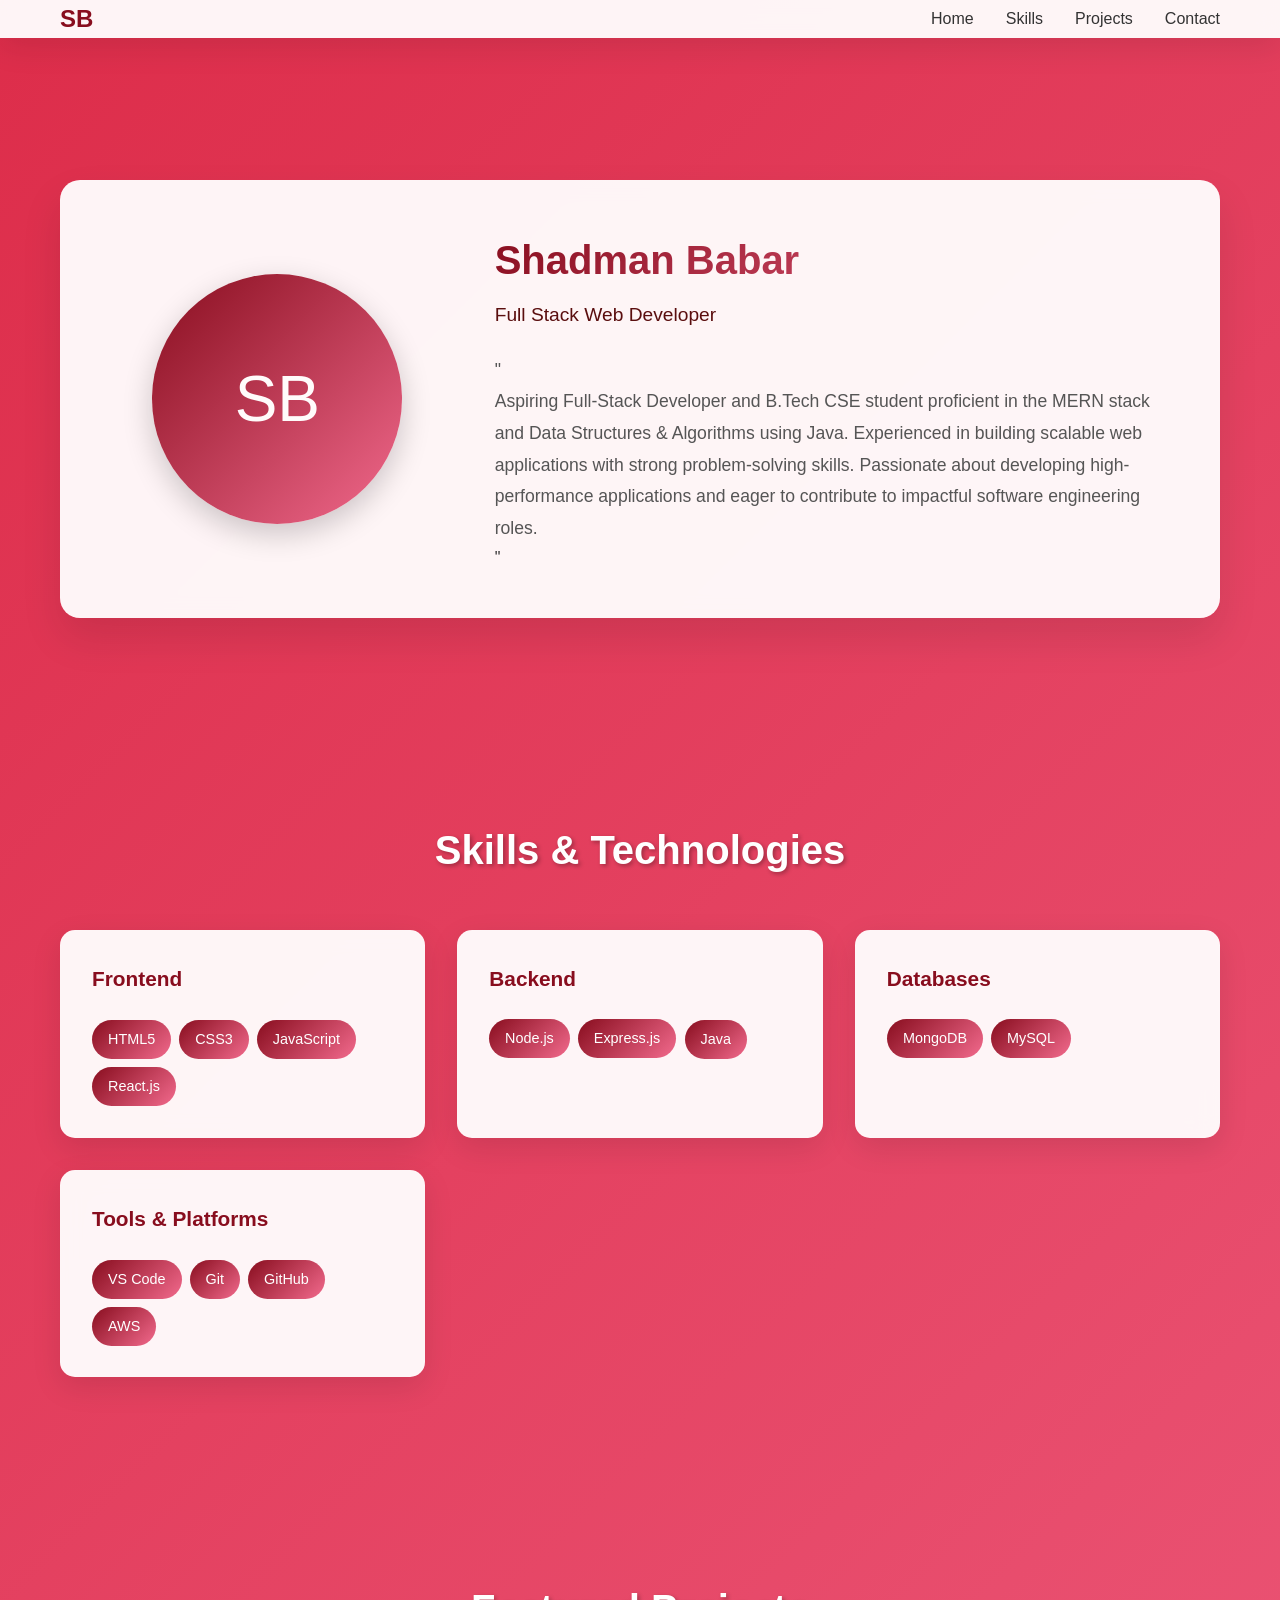
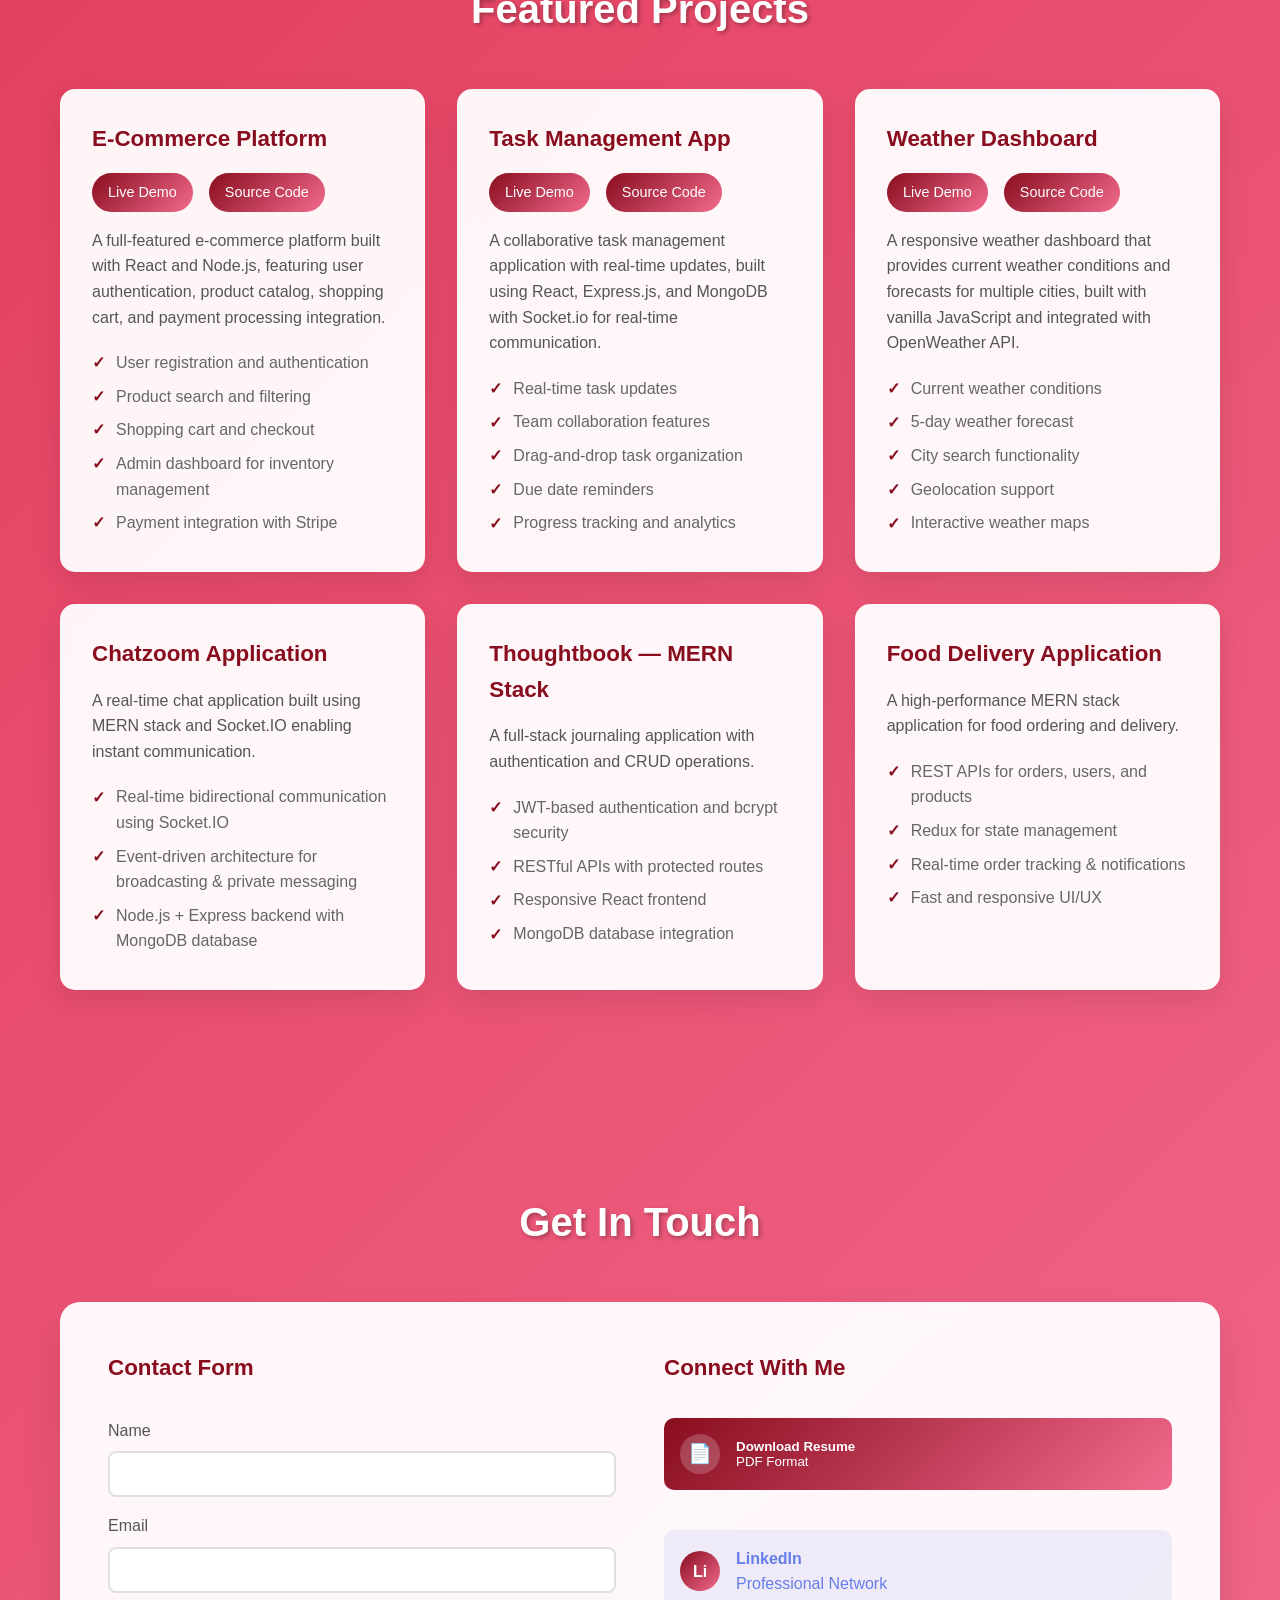
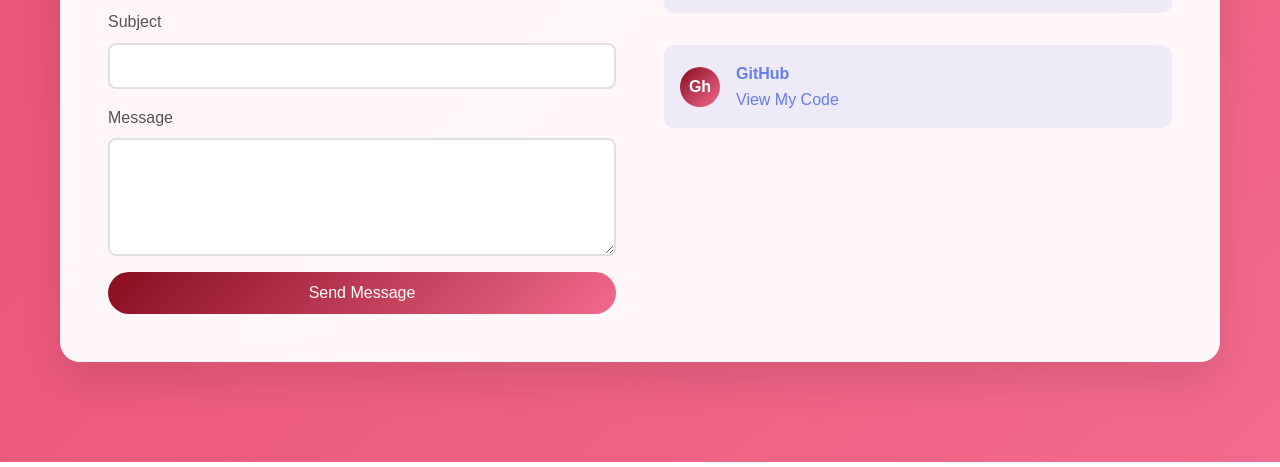
==== index.html @ a83dcf28 "Rename portfolioShad.html to index.html" ====
<!DOCTYPE html>
<html lang="en">
<head>
    <meta charset="UTF-8">
    <meta name="viewport" content="width=device-width, initial-scale=1.0">
    <title>Shadman Babar - Full Stack Developer</title>

   


    <style>
                * {
            margin: 0;
            padding: 0;
            box-sizing: border-box;
        }

        body {
            font-family: 'Inter', -apple-system, BlinkMacSystemFont, sans-serif;
            line-height: 1.6;
            color: #333;
            background: linear-gradient(135deg, #DD2D4A 0%, #F26A8D 100%);
            min-height: 100vh;
        }

        .container {
            max-width: 1200px;
            margin: 0 auto;
            padding: 0 20px;
        }

        /* Header */
        header {
            background: rgba(255, 255, 255, 0.95);
            backdrop-filter: blur(10px);
            box-shadow: 0 8px 32px rgba(0, 0, 0, 0.1);
            position: fixed;
            top: 0;
            left: 0;
            right: 0;
            z-index: 1000;
            transition: all 0.3s ease;
        }

        nav {
            display: flex;
            justify-content: space-between;
            align-items: center;
            padding: 1rem 0;
        }

        .logo {
            font-size: 1.5rem;
            font-weight: bold;
            color: #880D1E;
        }

        .nav-links {
            display: flex;
            list-style: none;
            gap: 2rem;
        }

        .nav-links a {
            text-decoration: none;
            color: #333;
            font-weight: 500;
            transition: color 0.3s ease;
            position: relative;
        }

        .nav-links a:hover {
            color: #880D1E;
        }

        .nav-links a::after {
            content: '';
            position: absolute;
            width: 0;
            height: 2px;
            bottom: -5px;
            left: 0;
            background-color: #880D1E;
            transition: width 0.3s ease;
        }

        .nav-links a:hover::after {
            width: 100%;
        }

        /* Sections */
        section {
            padding: 100px 0;
            margin-top: 0;
        }

        section:first-of-type {
            margin-top: 80px;
        }

        .section-title {
            text-align: center;
            font-size: 2.5rem;
            margin-bottom: 3rem;
            color: white;
            text-shadow: 2px 2px 4px rgba(0, 0, 0, 0.3);
        }

        /* Introduction Section */
        .intro-content {
            background: rgba(255, 255, 255, 0.95);
            backdrop-filter: blur(10px);
            border-radius: 20px;
            padding: 3rem;
            box-shadow: 0 20px 40px rgba(0, 0, 0, 0.1);
            display: grid;
            grid-template-columns: 1fr 2fr;
            gap: 3rem;
            align-items: center;
        }

        .profile-photo {
            width: 250px;
            height: 250px;
            border-radius: 50%;
            background: linear-gradient(135deg, #880D1E, #F26A8D);
            display: flex;
            align-items: center;
            justify-content: center;
            font-size: 4rem;
            color: rgb(255, 251, 251);
            margin: 0 auto;
            box-shadow: 0 10px 30px rgba(0, 0, 0, 0.2);
        }

        .intro-text h1 {
            font-size: 2.5rem;
            margin-bottom: 0.5rem;
            background: linear-gradient(135deg, #880D1E, #F26A8D );
            -webkit-background-clip: text;
            -webkit-text-fill-color: transparent;
            background-clip: text;
        }

        .intro-text .title {
            font-size: 1.2rem;
            color: #5a0e0e;
            margin-bottom: 1.5rem;
        }

        .bio {
            font-size: 1.1rem;
            line-height: 1.8;
            color: #555;
        }

        /* Skills Section */
        .skills-grid {
            display: grid;
            grid-template-columns: repeat(auto-fit, minmax(300px, 1fr));
            gap: 2rem;
            margin-top: 2rem;
        }

        .skill-category {
            background: rgba(255, 255, 255, 0.95);
            backdrop-filter: blur(10px);
            border-radius: 15px;
            padding: 2rem;
            box-shadow: 0 10px 30px rgba(0, 0, 0, 0.1);
            transition: transform 0.3s ease;
        }

        .skill-category:hover {
            transform: translateY(-5px);
        }

        .skill-category h3 {
            color: #880D1E;
            margin-bottom: 1.5rem;
            font-size: 1.3rem;
        }

        .skills-list {
            display: flex;
            flex-wrap: wrap;
            gap: 0.5rem;
        }

        .skill-tag {
            background: linear-gradient(135deg, #880D1E, #F26A8D);
            color: white;
            padding: 0.5rem 1rem;
            border-radius: 25px;
            font-size: 0.9rem;
            font-weight: 500;
        }

        /* Projects Section */
        .projects-grid {
            display: grid;
            grid-template-columns: repeat(auto-fit, minmax(350px, 1fr));
            gap: 2rem;
            margin-top: 2rem;
        }

        .project-card {
            background: rgba(255, 255, 255, 0.95);
            backdrop-filter: blur(10px);
            border-radius: 15px;
            padding: 2rem;
            box-shadow: 0 10px 30px rgba(0, 0, 0, 0.1);
            transition: transform 0.3s ease;
        }

        .project-card:hover {
            transform: translateY(-5px);
        }

        .project-card h3 {
            color: #880D1E;
            margin-bottom: 1rem;
            font-size: 1.4rem;
        }

        .project-links {
            display: flex;
            gap: 1rem;
            margin: 1rem 0;
        }

        .project-link {
            background: linear-gradient(135deg, #880D1E, #F26A8D);
            color: white;
            padding: 0.5rem 1rem;
            border-radius: 25px;
            text-decoration: none;
            font-size: 0.9rem;
            transition: opacity 0.3s ease;
        }

        .project-link:hover {
            opacity: 0.8;
        }

        .project-description {
            color: #555;
            margin-bottom: 1rem;
            line-height: 1.6;
        }

        .features-list {
            list-style: none;
            color: #666;
        }

        .features-list li {
            padding: 0.25rem 0;
            position: relative;
            padding-left: 1.5rem;
        }

        .features-list li::before {
            content: '✓';
            position: absolute;
            left: 0;
            color: #880D1E;
            font-weight: bold;
        }

        /* Resume Section */
        .resume-content {
            background: rgba(255, 255, 255, 0.95);
            backdrop-filter: blur(10px);
            border-radius: 20px;
            padding: 3rem;
            box-shadow: 0 20px 40px rgba(0, 0, 0, 0.1);
            display: grid;
            grid-template-columns: 1fr 1fr;
            gap: 3rem;
        }

        .contact-form {
            display: flex;
            flex-direction: column;
            gap: 1rem;
        }

        .contact-form h3 {
            color: #880D1E;
            margin-bottom: 1rem;
            font-size: 1.4rem;
        }

        .form-group {
            display: flex;
            flex-direction: column;
        }

        .form-group label {
            margin-bottom: 0.5rem;
            color: #555;
            font-weight: 500;
        }

        .form-group input,
        .form-group textarea {
            padding: 0.75rem;
            border: 2px solid #e0e0e0;
            border-radius: 8px;
            font-size: 1rem;
            transition: border-color 0.3s ease;
        }

        .form-group input:focus,
        .form-group textarea:focus {
            outline: none;
            border-color: #880D1E;
        }

        .submit-btn {
            background: linear-gradient(135deg, #880D1E, #F26A8D);
            color: white;
            padding: 0.75rem 2rem;
            border: none;
            border-radius: 25px;
            font-size: 1rem;
            cursor: pointer;
            transition: opacity 0.3s ease;
        }

        .submit-btn:hover {
            opacity: 0.9;
        }

        .social-links {
            display: flex;
            flex-direction: column;
            gap: 2rem;
        }

        .social-links h3 {
            color: #880D1E;
            font-size: 1.4rem;
        }

        .social-link {
            display: flex;
            align-items: center;
            gap: 1rem;
            background: rgba(102, 126, 234, 0.1);
            padding: 1rem;
            border-radius: 10px;
            text-decoration: none;
            color: #667eea;
            transition: background 0.3s ease;
        }

        .social-link:hover {
            background: rgba(102, 126, 234, 0.2);
        }

        .download-resume-btn {
            display: flex;
            align-items: center;
            gap: 1rem;
            background: linear-gradient(135deg, #880D1E, #F26A8D);
            padding: 1rem;
            border-radius: 10px;
            border: none;
            color: white;
            cursor: pointer;
            width: 100%;
            text-align: left;
            transition: opacity 0.3s ease, transform 0.3s ease;
            margin-bottom: 0.5rem;
        }

        .download-resume-btn:hover {
            opacity: 0.9;
            transform: translateY(-2px);
        }

        .download-icon {
            width: 40px;
            height: 40px;
            background: rgba(255, 255, 255, 0.2);
            border-radius: 50%;
            display: flex;
            align-items: center;
            justify-content: center;
            font-size: 1.2rem;
        }

        .social-icon {
            width: 40px;
            height: 40px;
            background: linear-gradient(135deg, #880D1E, #F26A8D);
            border-radius: 50%;
            display: flex;
            align-items: center;
            justify-content: center;
            color: white;
            font-weight: bold;
        }

        /* Responsive Design */
        @media (max-width: 768px) {
            .nav-links {
                display: none;
            }

            .intro-content {
                grid-template-columns: 1fr;
                text-align: center;
            }

            .resume-content {
                grid-template-columns: 1fr;
            }

            .section-title {
                font-size: 2rem;
            }

            .intro-text h1 {
                font-size: 2rem;
            }
        }

        /* Smooth scrolling */
        html {
            scroll-behavior: smooth;
        }
    </style>
</head>

<body>
    <header>
        <nav class="container">
            <div class="logo">SB</div>
            <ul class="nav-links">
                <li><a href="#intro">Home</a></li>
                <li><a href="#skills">Skills</a></li>
                <li><a href="#projects">Projects</a></li>
                <li><a href="#resume">Contact</a></li>
            </ul>
        </nav>
    </header>

    <!-- Section A: Introduction -->
    <section id="intro">
        <div class="container">
            <div class="intro-content">
                <div class="profile-photo">
                    SB
                </div>
                <div class="intro-text">
                    <h1>Shadman Babar</h1>
                    <p class="title">Full Stack Web Developer</p>
                    <p class="bio">
                        "<p class="bio">
Aspiring Full-Stack Developer and B.Tech CSE student proficient in the MERN stack and Data Structures & Algorithms using Java. 
Experienced in building scalable web applications with strong problem-solving skills. 
Passionate about developing high-performance applications and eager to contribute to impactful software engineering roles.
</p>"
                    </p>
                </div>
            </div>
        </div>
    </section>

    <!-- Section B: Skills -->
    <section id="skills">
        <div class="container">
            <h2 class="section-title">Skills & Technologies</h2>
            <div class="skills-grid">
                <div class="skill-category">
                    <h3>Frontend</h3>
                    <div class="skills-list">
                        <span class="skill-tag">HTML5</span>
                        <span class="skill-tag">CSS3</span>
                        <span class="skill-tag">JavaScript</span>
                        <span class="skill-tag">React.js</span>
                    </div>
                </div>
                <div class="skill-category">
                    <h3>Backend</h3>
                    <div class="skills-list">
                        <span class="skill-tag">Node.js</span>
                        <span class="skill-tag">Express.js</span>
                        <span class="skill-tag">Java</span>
                    </div>
                </div>
                <div class="skill-category">
                    <h3>Databases</h3>
                    <div class="skills-list">
                        <span class="skill-tag">MongoDB</span>
                        <span class="skill-tag">MySQL</span>
                    </div>
                </div>
                <div class="skill-category">
                    <h3>Tools & Platforms</h3>
                    <div class="skills-list">
                        <span class="skill-tag">VS Code</span>
                        <span class="skill-tag">Git</span>
                        <span class="skill-tag">GitHub</span>
                        <span class="skill-tag">AWS</span>
                    </div>
                </div>
            </div>
        </div>
    </section>

    <!-- Section C: Projects -->
    <section id="projects">
        <div class="container">
            <h2 class="section-title">Featured Projects</h2>
            <div class="projects-grid">
                <div class="project-card">
                    <h3>E-Commerce Platform</h3>
                    <div class="project-links">
                        <a href="#" class="project-link">Live Demo</a>
                        <a href="#" class="project-link">Source Code</a>
                    </div>
                    <p class="project-description">
                        A full-featured e-commerce platform built with React and Node.js, featuring user authentication, 
                        product catalog, shopping cart, and payment processing integration.
                    </p>
                    <ul class="features-list">
                        <li>User registration and authentication</li>
                        <li>Product search and filtering</li>
                        <li>Shopping cart and checkout</li>
                        <li>Admin dashboard for inventory management</li>
                        <li>Payment integration with Stripe</li>
                    </ul>
                </div>

                <div class="project-card">
                    <h3>Task Management App</h3>
                    <div class="project-links">
                        <a href="#" class="project-link">Live Demo</a>
                        <a href="#" class="project-link">Source Code</a>
                    </div>
                    <p class="project-description">
                        A collaborative task management application with real-time updates, built using React, Express.js, 
                        and MongoDB with Socket.io for real-time communication.
                    </p>
                    <ul class="features-list">
                        <li>Real-time task updates</li>
                        <li>Team collaboration features</li>
                        <li>Drag-and-drop task organization</li>
                        <li>Due date reminders</li>
                        <li>Progress tracking and analytics</li>
                    </ul>
                </div>

                <div class="project-card">
                    <h3>Weather Dashboard</h3>
                    <div class="project-links">
                        <a href="#" class="project-link">Live Demo</a>
                        <a href="#" class="project-link">Source Code</a>
                    </div>
                    <p class="project-description">
                        A responsive weather dashboard that provides current weather conditions and forecasts for multiple 
                        cities, built with vanilla JavaScript and integrated with OpenWeather API.
                    </p>
                    <ul class="features-list">
                        <li>Current weather conditions</li>
                        <li>5-day weather forecast</li>
                        <li>City search functionality</li>
                        <li>Geolocation support</li>
                        <li>Interactive weather maps</li>
                    </ul>
                </div>
                <div class="project-card">
                    <h3>Chatzoom Application</h3>
                    <p class="project-description">
                     A real-time chat application built using MERN stack and Socket.IO enabling instant communication.
                    </p>
                    <ul class="features-list">
                     <li>Real-time bidirectional communication using Socket.IO</li>
                     <li>Event-driven architecture for broadcasting & private messaging</li>
                     <li>Node.js + Express backend with MongoDB database</li>
                    </ul>
                </div>

                <div class="project-card">
                    <h3>Thoughtbook — MERN Stack</h3>
                    <p class="project-description">
                         A full-stack journaling application with authentication and CRUD operations.
                    </p>
                    <ul class="features-list">
                     <li>JWT-based authentication and bcrypt security</li>
                     <li>RESTful APIs with protected routes</li>
                     <li>Responsive React frontend</li>
                     <li>MongoDB database integration</li>
                    </ul>
                </div>



                <div class="project-card">
                    <h3>Food Delivery Application</h3>
                    <p class="project-description">
                     A high-performance MERN stack application for food ordering and delivery.
                    </p>
                    <ul class="features-list">
                     <li>REST APIs for orders, users, and products</li>
                     <li>Redux for state management</li>
                     <li>Real-time order tracking & notifications</li>
                     <li>Fast and responsive UI/UX</li>
                    </ul>
                </div>


            </div>
        </div>
    </section>

    <!-- Section D: Resume/Contact -->
    <section id="resume">
        <div class="container">
            <h2 class="section-title">Get In Touch</h2>
            <div class="resume-content">
                <form class="contact-form">
                    <h3>Contact Form</h3>
                    <div class="form-group">
                        <label for="name">Name</label>
                        <input type="text" id="name" name="name" required>
                    </div>
                    <div class="form-group">
                        <label for="email">Email</label>
                        <input type="email" id="email" name="email" required>
                    </div>
                    <div class="form-group">
                        <label for="subject">Subject</label>
                        <input type="text" id="subject" name="subject" required>
                    </div>
                    <div class="form-group">
                        <label for="message">Message</label>
                        <textarea id="message" name="message" rows="5" required></textarea>
                    </div>
                    <button type="submit" class="submit-btn">Send Message</button>
                </form>

                <div class="social-links">
                    <h3>Connect With Me</h3>
                    
                    <!-- PDF Resume Download Button -->
                    <button class="download-resume-btn" onclick="downloadResume()">
                        <div class="download-icon">📄</div>
                        <div>
                            <strong>Download Resume</strong>
                            <p>PDF Format</p>
                        </div>
                    </button>
                    
                    <a href="https://www.linkedin.com/in/shadman-babar-484bb630b/" class="social-link">
                        <div class="social-icon">Li</div>
                        <div>
                            <strong>LinkedIn</strong>
                            <p>Professional Network</p>
                        </div>
                    </a>
                    <a href="https://github.com/johndeveloper" class="social-link">
                        <div class="social-icon">Gh</div>
                        <div>
                            <strong>GitHub</strong>
                            <p>View My Code</p>
                        </div>
                    </a>
                </div>
            </div>
        </div>
    </section>

    <script>
        // Form submission handler
        document.querySelector('.contact-form').addEventListener('submit', function(e) {
            e.preventDefault();
            alert('Thank you for your message! I\'ll get back to you soon.');
            this.reset();
        });

        // Resume download function
        function downloadResume() {
            // Create a simple PDF-like content
            const resumeContent = `
SHADMAN BABAR (Full Stack Web Developer)

#PROFESSIONAL SUMMARY
Aspiring Full-Stack Developer and B.Tech CSE student proficient in the MERN stack and DSA with Java, with a track record of building scalable
web applications. Adept at solving complex algorithmic challenges and eager to apply technical rigor to high-impact software engineering roles

#CONTACT INFORMATION :
Mob.no. - +916201559145
Email: shadman.1248@gmail.com        
LinkedIn: https://www.linkedin.com/in/shadman-babar-484bb630b/
GitHub: https://github.com/shadman1248


#INTERNSHIP/EXPERIENCE :
1.Java Developer Inter | hackved pvt. limited, Delhi (JUL 2025 — AUG 2025)
• Worked on core Java concepts including OOP, exception handling, file I/O, and modular programming.
• Developed Java-based mini projects through structured hands-on training and assignments.
• Improved debugging and problem-solving skills using test-driven development practices.
2.Web Developer Intern | Database cloud Education Development, Bhopal (FEB 2024-MARCH 2024)
• Developed small-scale web applications using HTML, CSS, and JavaScript
• Implemented DOM manipulation, event handling, and asynchronous programming
• Strengthened frontend debugging techniques and browser-based scripting skills.



#PROJECTS :
Project 1:Chatzoom Application|MERN stack, websocket.io (Jan 2026 - march 2026)
• Built a real-time chat application enabling instant bidirectional communication using Socket.IO
• Implemented event-driven architecture supporting broadcasting and private messaging.
• Integrated Node.js and Express backend with MongoDB for persistent data storage.

Project 2:Thoughtbook — MERN Stack (Sept 2025 - Nov 2025)
• Built a full-stack journaling app with secure user authentication (JWT, bcrypt) and full CRUD functionality.
• Built RESTful APIs and a responsive React frontend with protected routes.
• Used MongoDB for structured data storage and ensured smooth client-server integration.

Project 3: Food Delivery Application (Feb 2025 - April 2025)
• Built a responsive MERN application with a focus on high-speed performance and intuitive UX.
• Developed REST APIs in Node.js for efficient management of orders, users, and food catalogs.
• Leveraged Redux for robust state management and seamless data flow across the application.
• Implemented Real-Time Updates to provide live order tracking and instant user notifications.

Project 4:Portfolio Website HTML5, CSS3, JavaScript (Aug 2024 - Oct 2024)
• Built a fully responsive personal portfolio using semantic HTML5, modern CSS (Flexbox and Grid), and vanilla JavaScript
• Focused on performance, accessibility (WCAG), and cross-device compatibility.
• Added dynamic features like smooth scrolling and interactive UI elements

#SKILLS :
Core Programming : Data Structures Algorithms (Java), OOPs, REST APIs, Debugging
Frontend: HTML5, CSS3, JavaScript (ES6+),React.js, Bootstrap, Tailwind CSS
Backend: Node.js, Express.js, MongoDB, Mongoose
Databases: MongoDB, MySQL
Tools and Libraries: MongoDB Compass, Mongoose, Visual Studio Code, Git, GitHub, Postman (API testing),Docker,AWS 


#EDUCATION
    Bachelor of Engineering (Computer Science) :    (2023-26)
    Truba Institute Of Engineering And Information Technology, Bhopal
    CGPA: 8.13/10
            `;

            // Create a blob with the resume content
            const blob = new Blob([resumeContent], { type: 'text/plain' });
            const url = window.URL.createObjectURL(blob);
            
            // Create a temporary download link
            const a = document.createElement('a');
            a.href = url;
            a.download = 'Shadman_Babar_Resume.txt';
            document.body.appendChild(a);
            a.click();
            
            // Clean up
            window.URL.revokeObjectURL(url);
            document.body.removeChild(a);
            
            // Show success message
            alert('Resume downloaded successfully!');
        }

        // Smooth scrolling for navigation links
        document.querySelectorAll('a[href^="#"]').forEach(anchor => {
            anchor.addEventListener('click', function (e) {
                e.preventDefault();
                document.querySelector(this.getAttribute('href')).scrollIntoView({
                    behavior: 'smooth'
                });
            });
        });

        // Header background change on scroll
        window.addEventListener('scroll', function() {
            const header = document.querySelector('header');
            if (window.scrollY > 100) {
                header.style.background = 'rgba(255, 255, 255, 0.98)';
            } else {
                header.style.background = 'rgba(255, 255, 255, 0.95)';
            }
        });
    </script>
</body>
</html>
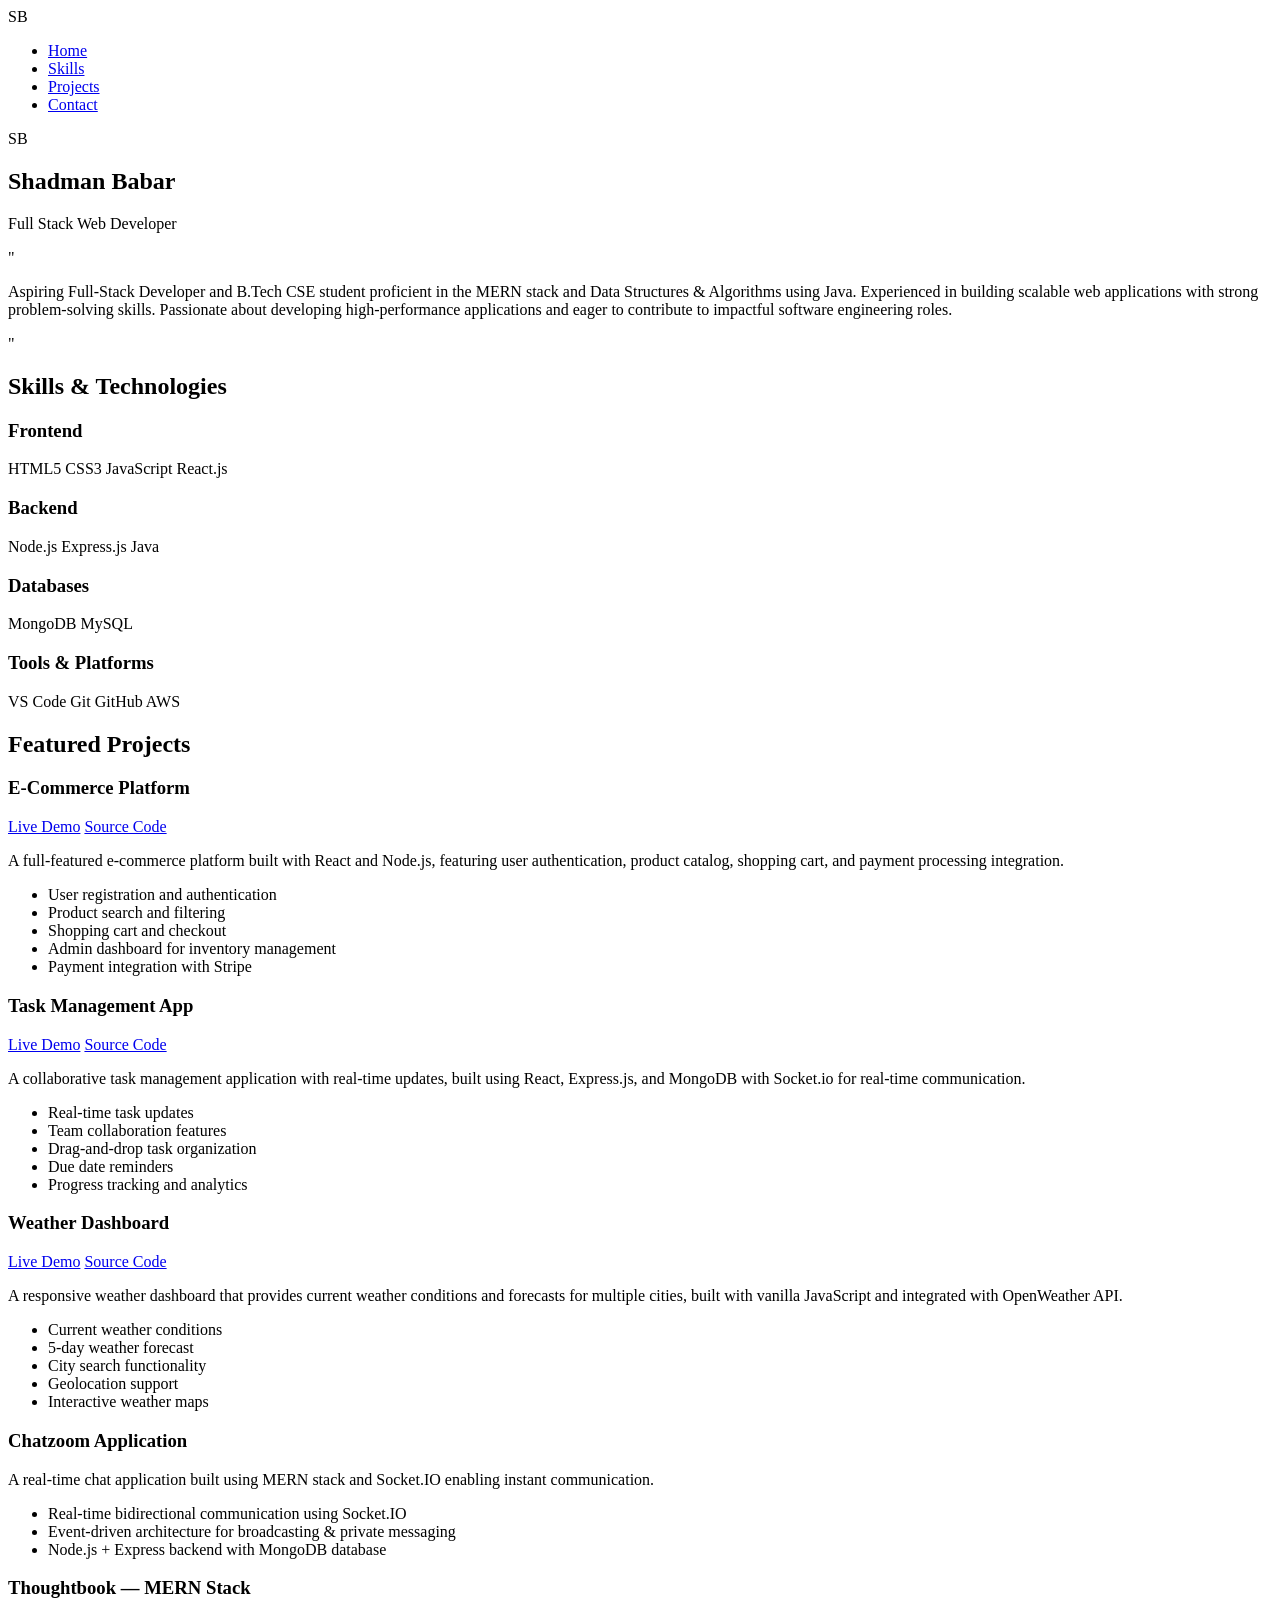
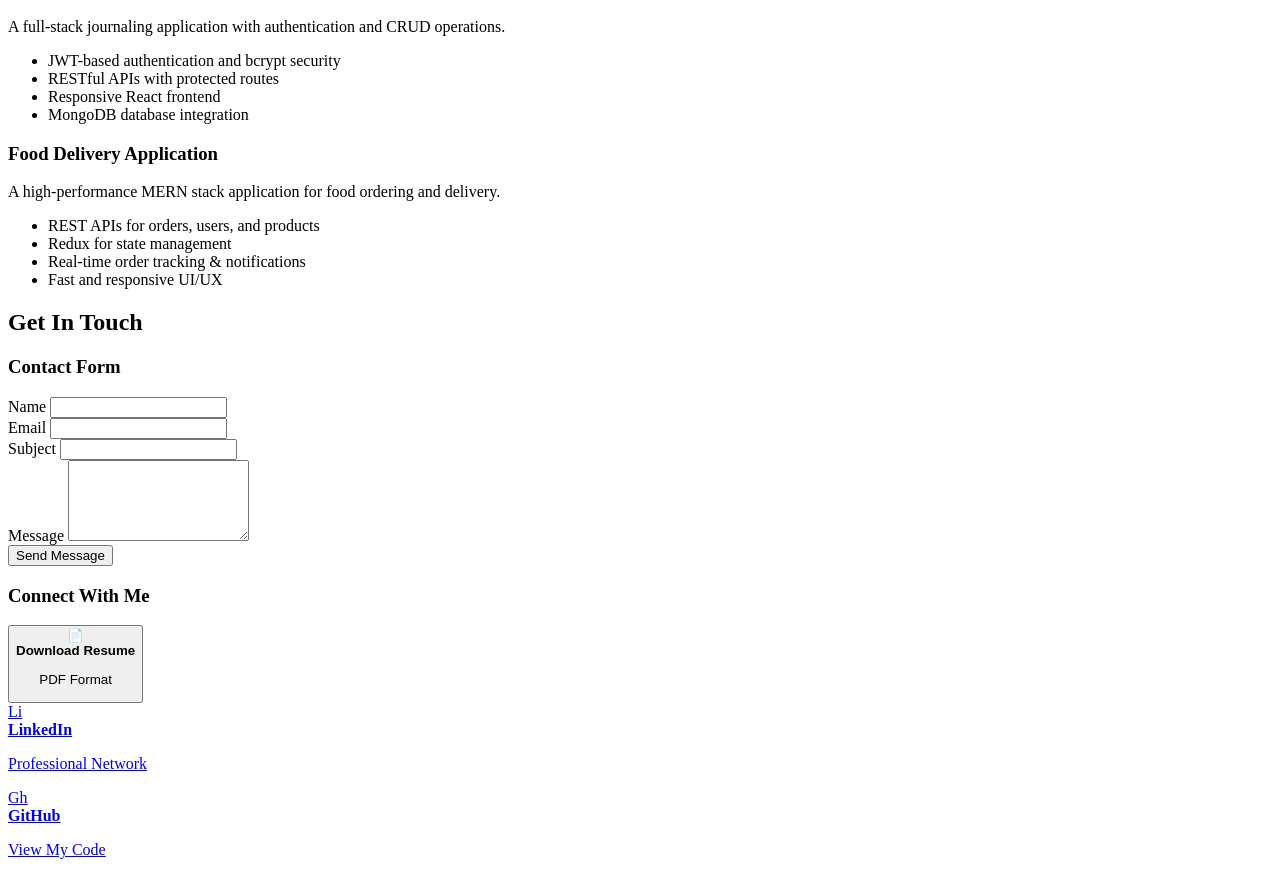
==== commit 404ddf73: "Remove CSS styles from index.html Removed extensive CSS styles from index.html." ====
--- a/index.html
+++ b/index.html
@@ -8,431 +8,7 @@
    
 
 
-    <style>
-                * {
-            margin: 0;
-            padding: 0;
-            box-sizing: border-box;
-        }
-
-        body {
-            font-family: 'Inter', -apple-system, BlinkMacSystemFont, sans-serif;
-            line-height: 1.6;
-            color: #333;
-            background: linear-gradient(135deg, #DD2D4A 0%, #F26A8D 100%);
-            min-height: 100vh;
-        }
-
-        .container {
-            max-width: 1200px;
-            margin: 0 auto;
-            padding: 0 20px;
-        }
-
-        /* Header */
-        header {
-            background: rgba(255, 255, 255, 0.95);
-            backdrop-filter: blur(10px);
-            box-shadow: 0 8px 32px rgba(0, 0, 0, 0.1);
-            position: fixed;
-            top: 0;
-            left: 0;
-            right: 0;
-            z-index: 1000;
-            transition: all 0.3s ease;
-        }
-
-        nav {
-            display: flex;
-            justify-content: space-between;
-            align-items: center;
-            padding: 1rem 0;
-        }
-
-        .logo {
-            font-size: 1.5rem;
-            font-weight: bold;
-            color: #880D1E;
-        }
-
-        .nav-links {
-            display: flex;
-            list-style: none;
-            gap: 2rem;
-        }
-
-        .nav-links a {
-            text-decoration: none;
-            color: #333;
-            font-weight: 500;
-            transition: color 0.3s ease;
-            position: relative;
-        }
-
-        .nav-links a:hover {
-            color: #880D1E;
-        }
-
-        .nav-links a::after {
-            content: '';
-            position: absolute;
-            width: 0;
-            height: 2px;
-            bottom: -5px;
-            left: 0;
-            background-color: #880D1E;
-            transition: width 0.3s ease;
-        }
-
-        .nav-links a:hover::after {
-            width: 100%;
-        }
-
-        /* Sections */
-        section {
-            padding: 100px 0;
-            margin-top: 0;
-        }
-
-        section:first-of-type {
-            margin-top: 80px;
-        }
-
-        .section-title {
-            text-align: center;
-            font-size: 2.5rem;
-            margin-bottom: 3rem;
-            color: white;
-            text-shadow: 2px 2px 4px rgba(0, 0, 0, 0.3);
-        }
-
-        /* Introduction Section */
-        .intro-content {
-            background: rgba(255, 255, 255, 0.95);
-            backdrop-filter: blur(10px);
-            border-radius: 20px;
-            padding: 3rem;
-            box-shadow: 0 20px 40px rgba(0, 0, 0, 0.1);
-            display: grid;
-            grid-template-columns: 1fr 2fr;
-            gap: 3rem;
-            align-items: center;
-        }
-
-        .profile-photo {
-            width: 250px;
-            height: 250px;
-            border-radius: 50%;
-            background: linear-gradient(135deg, #880D1E, #F26A8D);
-            display: flex;
-            align-items: center;
-            justify-content: center;
-            font-size: 4rem;
-            color: rgb(255, 251, 251);
-            margin: 0 auto;
-            box-shadow: 0 10px 30px rgba(0, 0, 0, 0.2);
-        }
-
-        .intro-text h1 {
-            font-size: 2.5rem;
-            margin-bottom: 0.5rem;
-            background: linear-gradient(135deg, #880D1E, #F26A8D );
-            -webkit-background-clip: text;
-            -webkit-text-fill-color: transparent;
-            background-clip: text;
-        }
-
-        .intro-text .title {
-            font-size: 1.2rem;
-            color: #5a0e0e;
-            margin-bottom: 1.5rem;
-        }
-
-        .bio {
-            font-size: 1.1rem;
-            line-height: 1.8;
-            color: #555;
-        }
-
-        /* Skills Section */
-        .skills-grid {
-            display: grid;
-            grid-template-columns: repeat(auto-fit, minmax(300px, 1fr));
-            gap: 2rem;
-            margin-top: 2rem;
-        }
-
-        .skill-category {
-            background: rgba(255, 255, 255, 0.95);
-            backdrop-filter: blur(10px);
-            border-radius: 15px;
-            padding: 2rem;
-            box-shadow: 0 10px 30px rgba(0, 0, 0, 0.1);
-            transition: transform 0.3s ease;
-        }
-
-        .skill-category:hover {
-            transform: translateY(-5px);
-        }
-
-        .skill-category h3 {
-            color: #880D1E;
-            margin-bottom: 1.5rem;
-            font-size: 1.3rem;
-        }
-
-        .skills-list {
-            display: flex;
-            flex-wrap: wrap;
-            gap: 0.5rem;
-        }
-
-        .skill-tag {
-            background: linear-gradient(135deg, #880D1E, #F26A8D);
-            color: white;
-            padding: 0.5rem 1rem;
-            border-radius: 25px;
-            font-size: 0.9rem;
-            font-weight: 500;
-        }
-
-        /* Projects Section */
-        .projects-grid {
-            display: grid;
-            grid-template-columns: repeat(auto-fit, minmax(350px, 1fr));
-            gap: 2rem;
-            margin-top: 2rem;
-        }
-
-        .project-card {
-            background: rgba(255, 255, 255, 0.95);
-            backdrop-filter: blur(10px);
-            border-radius: 15px;
-            padding: 2rem;
-            box-shadow: 0 10px 30px rgba(0, 0, 0, 0.1);
-            transition: transform 0.3s ease;
-        }
-
-        .project-card:hover {
-            transform: translateY(-5px);
-        }
-
-        .project-card h3 {
-            color: #880D1E;
-            margin-bottom: 1rem;
-            font-size: 1.4rem;
-        }
-
-        .project-links {
-            display: flex;
-            gap: 1rem;
-            margin: 1rem 0;
-        }
-
-        .project-link {
-            background: linear-gradient(135deg, #880D1E, #F26A8D);
-            color: white;
-            padding: 0.5rem 1rem;
-            border-radius: 25px;
-            text-decoration: none;
-            font-size: 0.9rem;
-            transition: opacity 0.3s ease;
-        }
-
-        .project-link:hover {
-            opacity: 0.8;
-        }
-
-        .project-description {
-            color: #555;
-            margin-bottom: 1rem;
-            line-height: 1.6;
-        }
-
-        .features-list {
-            list-style: none;
-            color: #666;
-        }
-
-        .features-list li {
-            padding: 0.25rem 0;
-            position: relative;
-            padding-left: 1.5rem;
-        }
-
-        .features-list li::before {
-            content: '✓';
-            position: absolute;
-            left: 0;
-            color: #880D1E;
-            font-weight: bold;
-        }
-
-        /* Resume Section */
-        .resume-content {
-            background: rgba(255, 255, 255, 0.95);
-            backdrop-filter: blur(10px);
-            border-radius: 20px;
-            padding: 3rem;
-            box-shadow: 0 20px 40px rgba(0, 0, 0, 0.1);
-            display: grid;
-            grid-template-columns: 1fr 1fr;
-            gap: 3rem;
-        }
-
-        .contact-form {
-            display: flex;
-            flex-direction: column;
-            gap: 1rem;
-        }
-
-        .contact-form h3 {
-            color: #880D1E;
-            margin-bottom: 1rem;
-            font-size: 1.4rem;
-        }
-
-        .form-group {
-            display: flex;
-            flex-direction: column;
-        }
-
-        .form-group label {
-            margin-bottom: 0.5rem;
-            color: #555;
-            font-weight: 500;
-        }
-
-        .form-group input,
-        .form-group textarea {
-            padding: 0.75rem;
-            border: 2px solid #e0e0e0;
-            border-radius: 8px;
-            font-size: 1rem;
-            transition: border-color 0.3s ease;
-        }
-
-        .form-group input:focus,
-        .form-group textarea:focus {
-            outline: none;
-            border-color: #880D1E;
-        }
-
-        .submit-btn {
-            background: linear-gradient(135deg, #880D1E, #F26A8D);
-            color: white;
-            padding: 0.75rem 2rem;
-            border: none;
-            border-radius: 25px;
-            font-size: 1rem;
-            cursor: pointer;
-            transition: opacity 0.3s ease;
-        }
-
-        .submit-btn:hover {
-            opacity: 0.9;
-        }
-
-        .social-links {
-            display: flex;
-            flex-direction: column;
-            gap: 2rem;
-        }
-
-        .social-links h3 {
-            color: #880D1E;
-            font-size: 1.4rem;
-        }
-
-        .social-link {
-            display: flex;
-            align-items: center;
-            gap: 1rem;
-            background: rgba(102, 126, 234, 0.1);
-            padding: 1rem;
-            border-radius: 10px;
-            text-decoration: none;
-            color: #667eea;
-            transition: background 0.3s ease;
-        }
-
-        .social-link:hover {
-            background: rgba(102, 126, 234, 0.2);
-        }
-
-        .download-resume-btn {
-            display: flex;
-            align-items: center;
-            gap: 1rem;
-            background: linear-gradient(135deg, #880D1E, #F26A8D);
-            padding: 1rem;
-            border-radius: 10px;
-            border: none;
-            color: white;
-            cursor: pointer;
-            width: 100%;
-            text-align: left;
-            transition: opacity 0.3s ease, transform 0.3s ease;
-            margin-bottom: 0.5rem;
-        }
-
-        .download-resume-btn:hover {
-            opacity: 0.9;
-            transform: translateY(-2px);
-        }
-
-        .download-icon {
-            width: 40px;
-            height: 40px;
-            background: rgba(255, 255, 255, 0.2);
-            border-radius: 50%;
-            display: flex;
-            align-items: center;
-            justify-content: center;
-            font-size: 1.2rem;
-        }
-
-        .social-icon {
-            width: 40px;
-            height: 40px;
-            background: linear-gradient(135deg, #880D1E, #F26A8D);
-            border-radius: 50%;
-            display: flex;
-            align-items: center;
-            justify-content: center;
-            color: white;
-            font-weight: bold;
-        }
-
-        /* Responsive Design */
-        @media (max-width: 768px) {
-            .nav-links {
-                display: none;
-            }
-
-            .intro-content {
-                grid-template-columns: 1fr;
-                text-align: center;
-            }
-
-            .resume-content {
-                grid-template-columns: 1fr;
-            }
-
-            .section-title {
-                font-size: 2rem;
-            }
-
-            .intro-text h1 {
-                font-size: 2rem;
-            }
-        }
-
-        /* Smooth scrolling */
-        html {
-            scroll-behavior: smooth;
-        }
-    </style>
+   
 </head>
 
 <body>
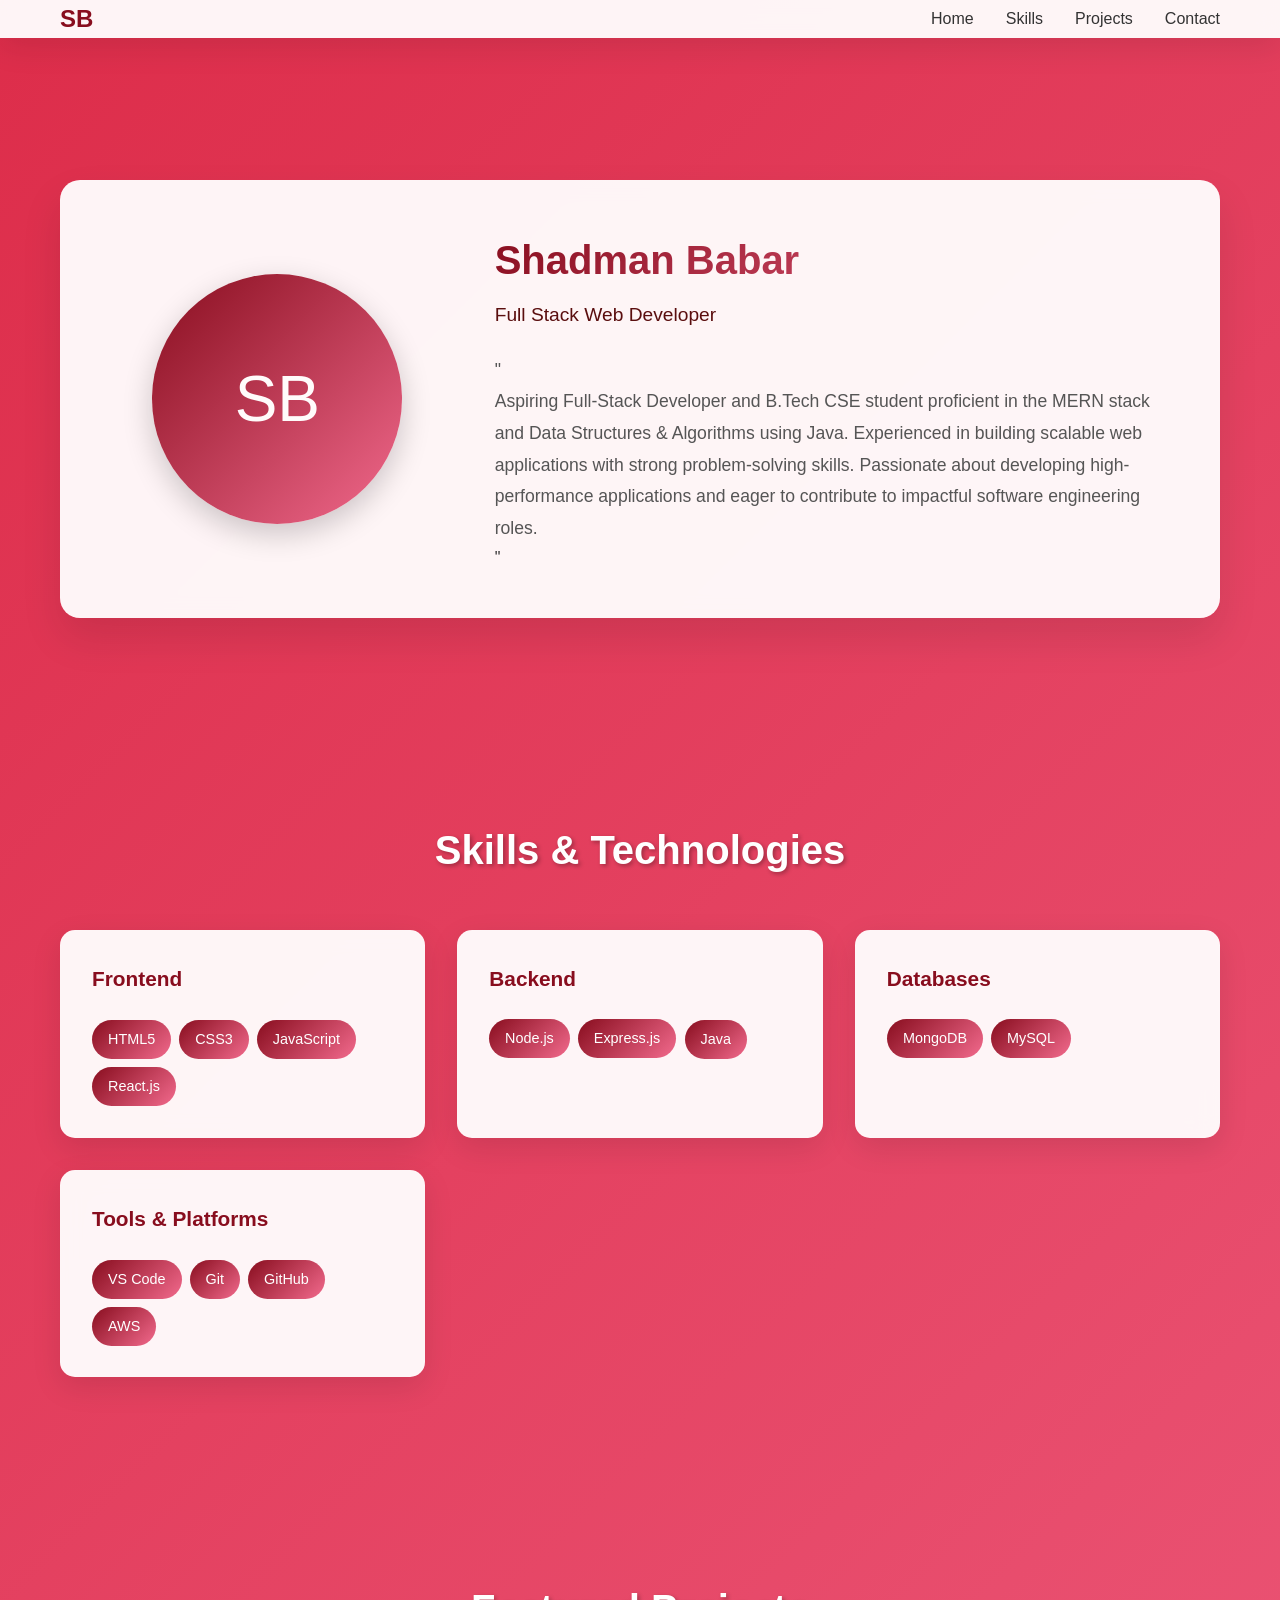
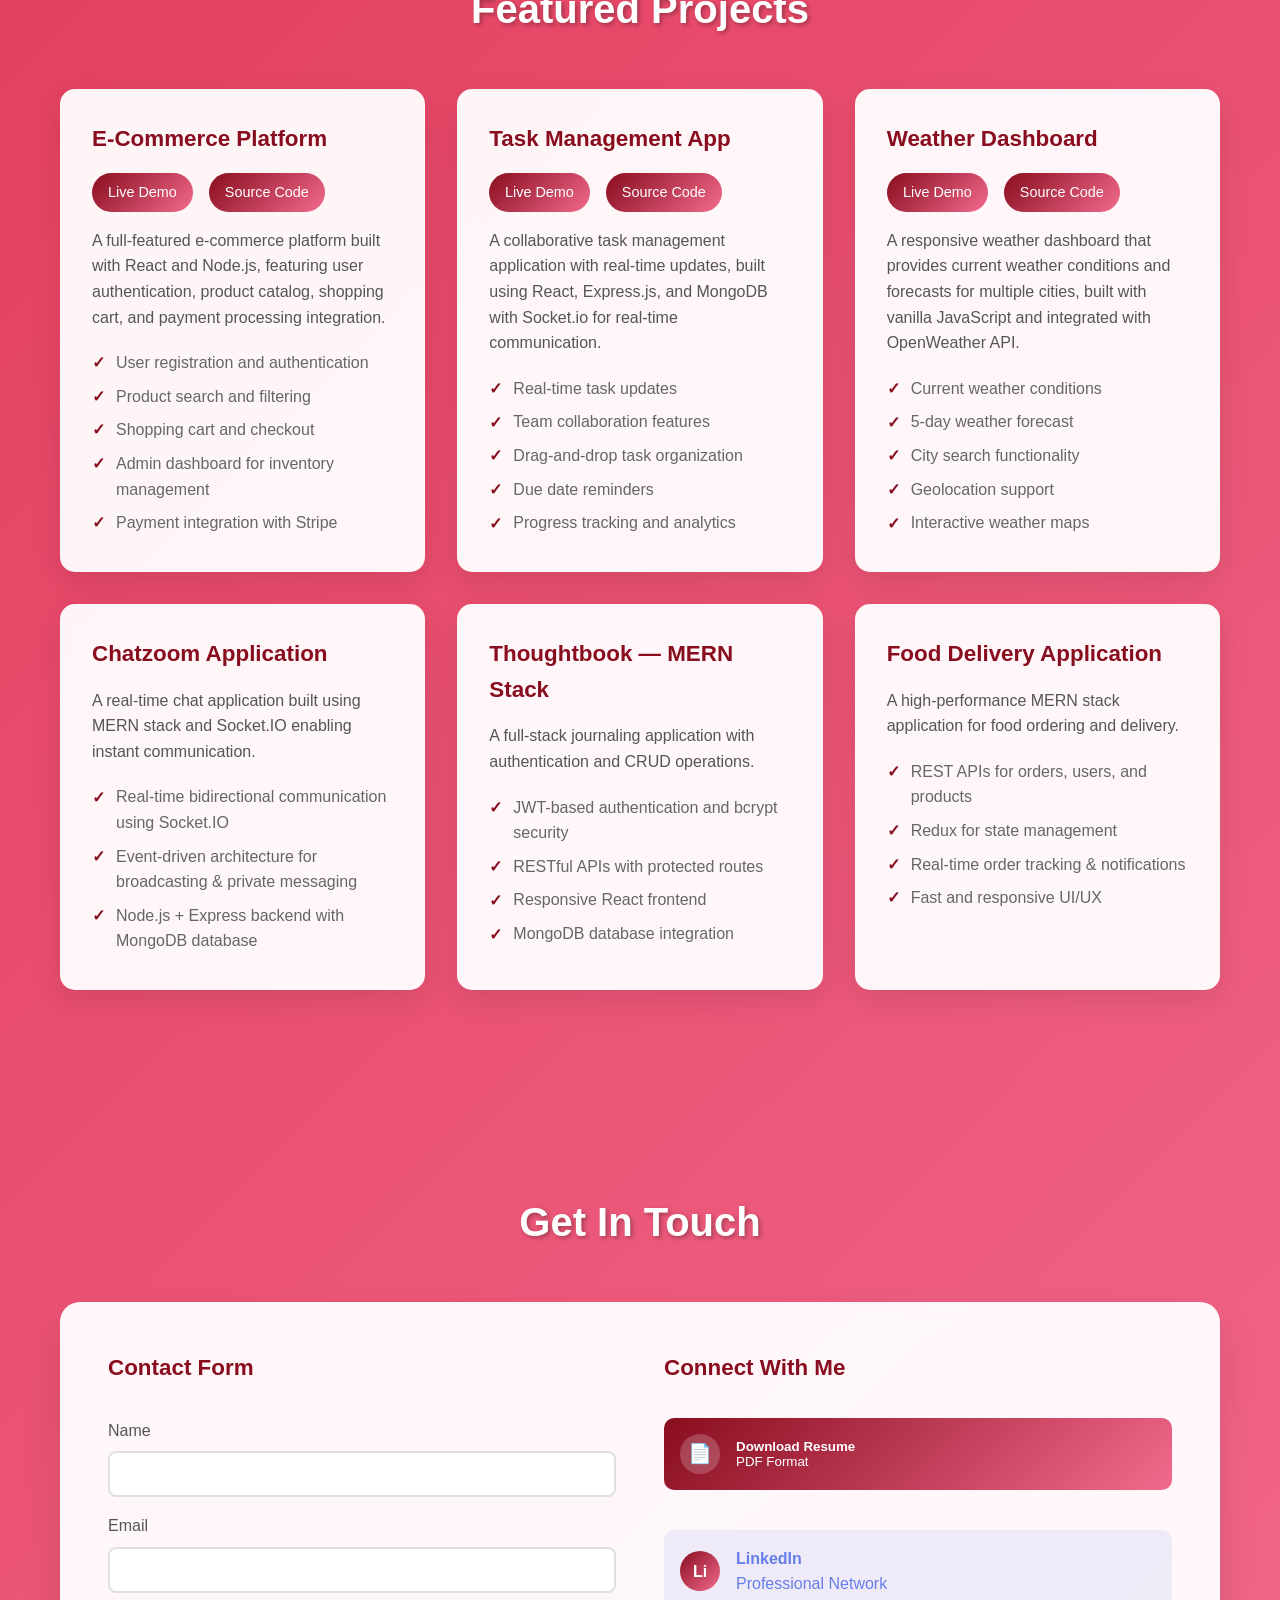
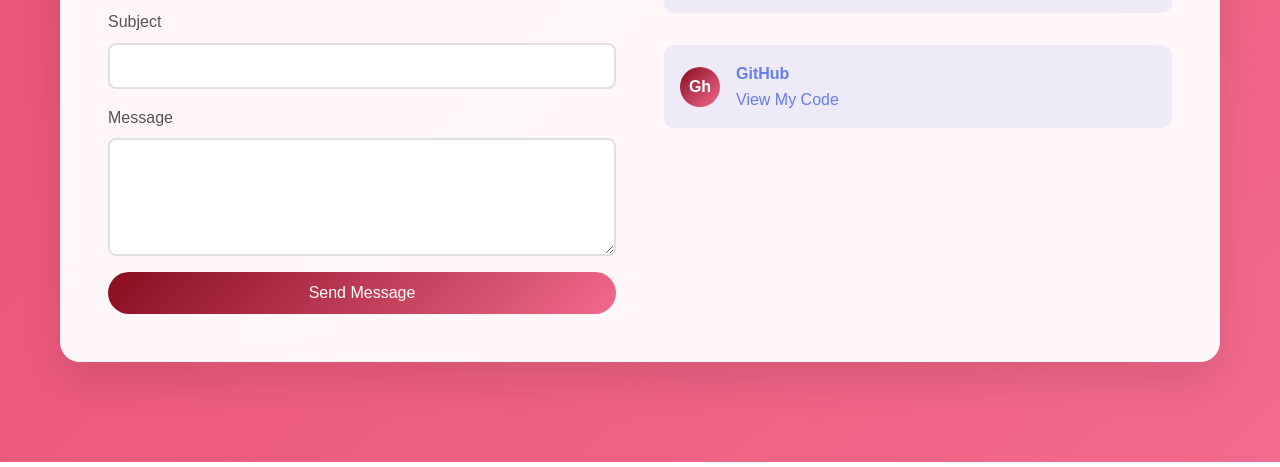
==== commit 13697d2f: "Change stylesheet link from index.css to style.css" ====
--- a/index.html
+++ b/index.html
@@ -3,6 +3,7 @@
 <head>
     <meta charset="UTF-8">
     <meta name="viewport" content="width=device-width, initial-scale=1.0">
+    <link rel="stylesheet" href="style.css">
     <title>Shadman Babar - Full Stack Developer</title>
 
    
--- a/style.css
+++ b/style.css
@@ -0,0 +1,424 @@
+         * {
+            margin: 0;
+            padding: 0;
+            box-sizing: border-box;
+        }
+
+        body {
+            font-family: 'Inter', -apple-system, BlinkMacSystemFont, sans-serif;
+            line-height: 1.6;
+            color: #333;
+            background: linear-gradient(135deg, #DD2D4A 0%, #F26A8D 100%);
+            min-height: 100vh;
+        }
+
+        .container {
+            max-width: 1200px;
+            margin: 0 auto;
+            padding: 0 20px;
+        }
+
+        /* Header */
+        header {
+            background: rgba(255, 255, 255, 0.95);
+            backdrop-filter: blur(10px);
+            box-shadow: 0 8px 32px rgba(0, 0, 0, 0.1);
+            position: fixed;
+            top: 0;
+            left: 0;
+            right: 0;
+            z-index: 1000;
+            transition: all 0.3s ease;
+        }
+
+        nav {
+            display: flex;
+            justify-content: space-between;
+            align-items: center;
+            padding: 1rem 0;
+        }
+
+        .logo {
+            font-size: 1.5rem;
+            font-weight: bold;
+            color: #880D1E;
+        }
+
+        .nav-links {
+            display: flex;
+            list-style: none;
+            gap: 2rem;
+        }
+
+        .nav-links a {
+            text-decoration: none;
+            color: #333;
+            font-weight: 500;
+            transition: color 0.3s ease;
+            position: relative;
+        }
+
+        .nav-links a:hover {
+            color: #880D1E;
+        }
+
+        .nav-links a::after {
+            content: '';
+            position: absolute;
+            width: 0;
+            height: 2px;
+            bottom: -5px;
+            left: 0;
+            background-color: #880D1E;
+            transition: width 0.3s ease;
+        }
+
+        .nav-links a:hover::after {
+            width: 100%;
+        }
+
+        /* Sections */
+        section {
+            padding: 100px 0;
+            margin-top: 0;
+        }
+
+        section:first-of-type {
+            margin-top: 80px;
+        }
+
+        .section-title {
+            text-align: center;
+            font-size: 2.5rem;
+            margin-bottom: 3rem;
+            color: white;
+            text-shadow: 2px 2px 4px rgba(0, 0, 0, 0.3);
+        }
+
+        /* Introduction Section */
+        .intro-content {
+            background: rgba(255, 255, 255, 0.95);
+            backdrop-filter: blur(10px);
+            border-radius: 20px;
+            padding: 3rem;
+            box-shadow: 0 20px 40px rgba(0, 0, 0, 0.1);
+            display: grid;
+            grid-template-columns: 1fr 2fr;
+            gap: 3rem;
+            align-items: center;
+        }
+
+        .profile-photo {
+            width: 250px;
+            height: 250px;
+            border-radius: 50%;
+            background: linear-gradient(135deg, #880D1E, #F26A8D);
+            display: flex;
+            align-items: center;
+            justify-content: center;
+            font-size: 4rem;
+            color: rgb(255, 251, 251);
+            margin: 0 auto;
+            box-shadow: 0 10px 30px rgba(0, 0, 0, 0.2);
+        }
+
+        .intro-text h1 {
+            font-size: 2.5rem;
+            margin-bottom: 0.5rem;
+            background: linear-gradient(135deg, #880D1E, #F26A8D );
+            -webkit-background-clip: text;
+            -webkit-text-fill-color: transparent;
+            background-clip: text;
+        }
+
+        .intro-text .title {
+            font-size: 1.2rem;
+            color: #5a0e0e;
+            margin-bottom: 1.5rem;
+        }
+
+        .bio {
+            font-size: 1.1rem;
+            line-height: 1.8;
+            color: #555;
+        }
+
+        /* Skills Section */
+        .skills-grid {
+            display: grid;
+            grid-template-columns: repeat(auto-fit, minmax(300px, 1fr));
+            gap: 2rem;
+            margin-top: 2rem;
+        }
+
+        .skill-category {
+            background: rgba(255, 255, 255, 0.95);
+            backdrop-filter: blur(10px);
+            border-radius: 15px;
+            padding: 2rem;
+            box-shadow: 0 10px 30px rgba(0, 0, 0, 0.1);
+            transition: transform 0.3s ease;
+        }
+
+        .skill-category:hover {
+            transform: translateY(-5px);
+        }
+
+        .skill-category h3 {
+            color: #880D1E;
+            margin-bottom: 1.5rem;
+            font-size: 1.3rem;
+        }
+
+        .skills-list {
+            display: flex;
+            flex-wrap: wrap;
+            gap: 0.5rem;
+        }
+
+        .skill-tag {
+            background: linear-gradient(135deg, #880D1E, #F26A8D);
+            color: white;
+            padding: 0.5rem 1rem;
+            border-radius: 25px;
+            font-size: 0.9rem;
+            font-weight: 500;
+        }
+
+        /* Projects Section */
+        .projects-grid {
+            display: grid;
+            grid-template-columns: repeat(auto-fit, minmax(350px, 1fr));
+            gap: 2rem;
+            margin-top: 2rem;
+        }
+
+        .project-card {
+            background: rgba(255, 255, 255, 0.95);
+            backdrop-filter: blur(10px);
+            border-radius: 15px;
+            padding: 2rem;
+            box-shadow: 0 10px 30px rgba(0, 0, 0, 0.1);
+            transition: transform 0.3s ease;
+        }
+
+        .project-card:hover {
+            transform: translateY(-5px);
+        }
+
+        .project-card h3 {
+            color: #880D1E;
+            margin-bottom: 1rem;
+            font-size: 1.4rem;
+        }
+
+        .project-links {
+            display: flex;
+            gap: 1rem;
+            margin: 1rem 0;
+        }
+
+        .project-link {
+            background: linear-gradient(135deg, #880D1E, #F26A8D);
+            color: white;
+            padding: 0.5rem 1rem;
+            border-radius: 25px;
+            text-decoration: none;
+            font-size: 0.9rem;
+            transition: opacity 0.3s ease;
+        }
+
+        .project-link:hover {
+            opacity: 0.8;
+        }
+
+        .project-description {
+            color: #555;
+            margin-bottom: 1rem;
+            line-height: 1.6;
+        }
+
+        .features-list {
+            list-style: none;
+            color: #666;
+        }
+
+        .features-list li {
+            padding: 0.25rem 0;
+            position: relative;
+            padding-left: 1.5rem;
+        }
+
+        .features-list li::before {
+            content: '✓';
+            position: absolute;
+            left: 0;
+            color: #880D1E;
+            font-weight: bold;
+        }
+
+        /* Resume Section */
+        .resume-content {
+            background: rgba(255, 255, 255, 0.95);
+            backdrop-filter: blur(10px);
+            border-radius: 20px;
+            padding: 3rem;
+            box-shadow: 0 20px 40px rgba(0, 0, 0, 0.1);
+            display: grid;
+            grid-template-columns: 1fr 1fr;
+            gap: 3rem;
+        }
+
+        .contact-form {
+            display: flex;
+            flex-direction: column;
+            gap: 1rem;
+        }
+
+        .contact-form h3 {
+            color: #880D1E;
+            margin-bottom: 1rem;
+            font-size: 1.4rem;
+        }
+
+        .form-group {
+            display: flex;
+            flex-direction: column;
+        }
+
+        .form-group label {
+            margin-bottom: 0.5rem;
+            color: #555;
+            font-weight: 500;
+        }
+
+        .form-group input,
+        .form-group textarea {
+            padding: 0.75rem;
+            border: 2px solid #e0e0e0;
+            border-radius: 8px;
+            font-size: 1rem;
+            transition: border-color 0.3s ease;
+        }
+
+        .form-group input:focus,
+        .form-group textarea:focus {
+            outline: none;
+            border-color: #880D1E;
+        }
+
+        .submit-btn {
+            background: linear-gradient(135deg, #880D1E, #F26A8D);
+            color: white;
+            padding: 0.75rem 2rem;
+            border: none;
+            border-radius: 25px;
+            font-size: 1rem;
+            cursor: pointer;
+            transition: opacity 0.3s ease;
+        }
+
+        .submit-btn:hover {
+            opacity: 0.9;
+        }
+
+        .social-links {
+            display: flex;
+            flex-direction: column;
+            gap: 2rem;
+        }
+
+        .social-links h3 {
+            color: #880D1E;
+            font-size: 1.4rem;
+        }
+
+        .social-link {
+            display: flex;
+            align-items: center;
+            gap: 1rem;
+            background: rgba(102, 126, 234, 0.1);
+            padding: 1rem;
+            border-radius: 10px;
+            text-decoration: none;
+            color: #667eea;
+            transition: background 0.3s ease;
+        }
+
+        .social-link:hover {
+            background: rgba(102, 126, 234, 0.2);
+        }
+
+        .download-resume-btn {
+            display: flex;
+            align-items: center;
+            gap: 1rem;
+            background: linear-gradient(135deg, #880D1E, #F26A8D);
+            padding: 1rem;
+            border-radius: 10px;
+            border: none;
+            color: white;
+            cursor: pointer;
+            width: 100%;
+            text-align: left;
+            transition: opacity 0.3s ease, transform 0.3s ease;
+            margin-bottom: 0.5rem;
+        }
+
+        .download-resume-btn:hover {
+            opacity: 0.9;
+            transform: translateY(-2px);
+        }
+
+        .download-icon {
+            width: 40px;
+            height: 40px;
+            background: rgba(255, 255, 255, 0.2);
+            border-radius: 50%;
+            display: flex;
+            align-items: center;
+            justify-content: center;
+            font-size: 1.2rem;
+        }
+
+        .social-icon {
+            width: 40px;
+            height: 40px;
+            background: linear-gradient(135deg, #880D1E, #F26A8D);
+            border-radius: 50%;
+            display: flex;
+            align-items: center;
+            justify-content: center;
+            color: white;
+            font-weight: bold;
+        }
+
+        /* Responsive Design */
+        @media (max-width: 768px) {
+            .nav-links {
+                display: none;
+            }
+
+            .intro-content {
+                grid-template-columns: 1fr;
+                text-align: center;
+            }
+
+            .resume-content {
+                grid-template-columns: 1fr;
+            }
+
+            .section-title {
+                font-size: 2rem;
+            }
+
+            .intro-text h1 {
+                font-size: 2rem;
+            }
+        }
+
+        /* Smooth scrolling */
+        html {
+            scroll-behavior: smooth;
+        }
+    
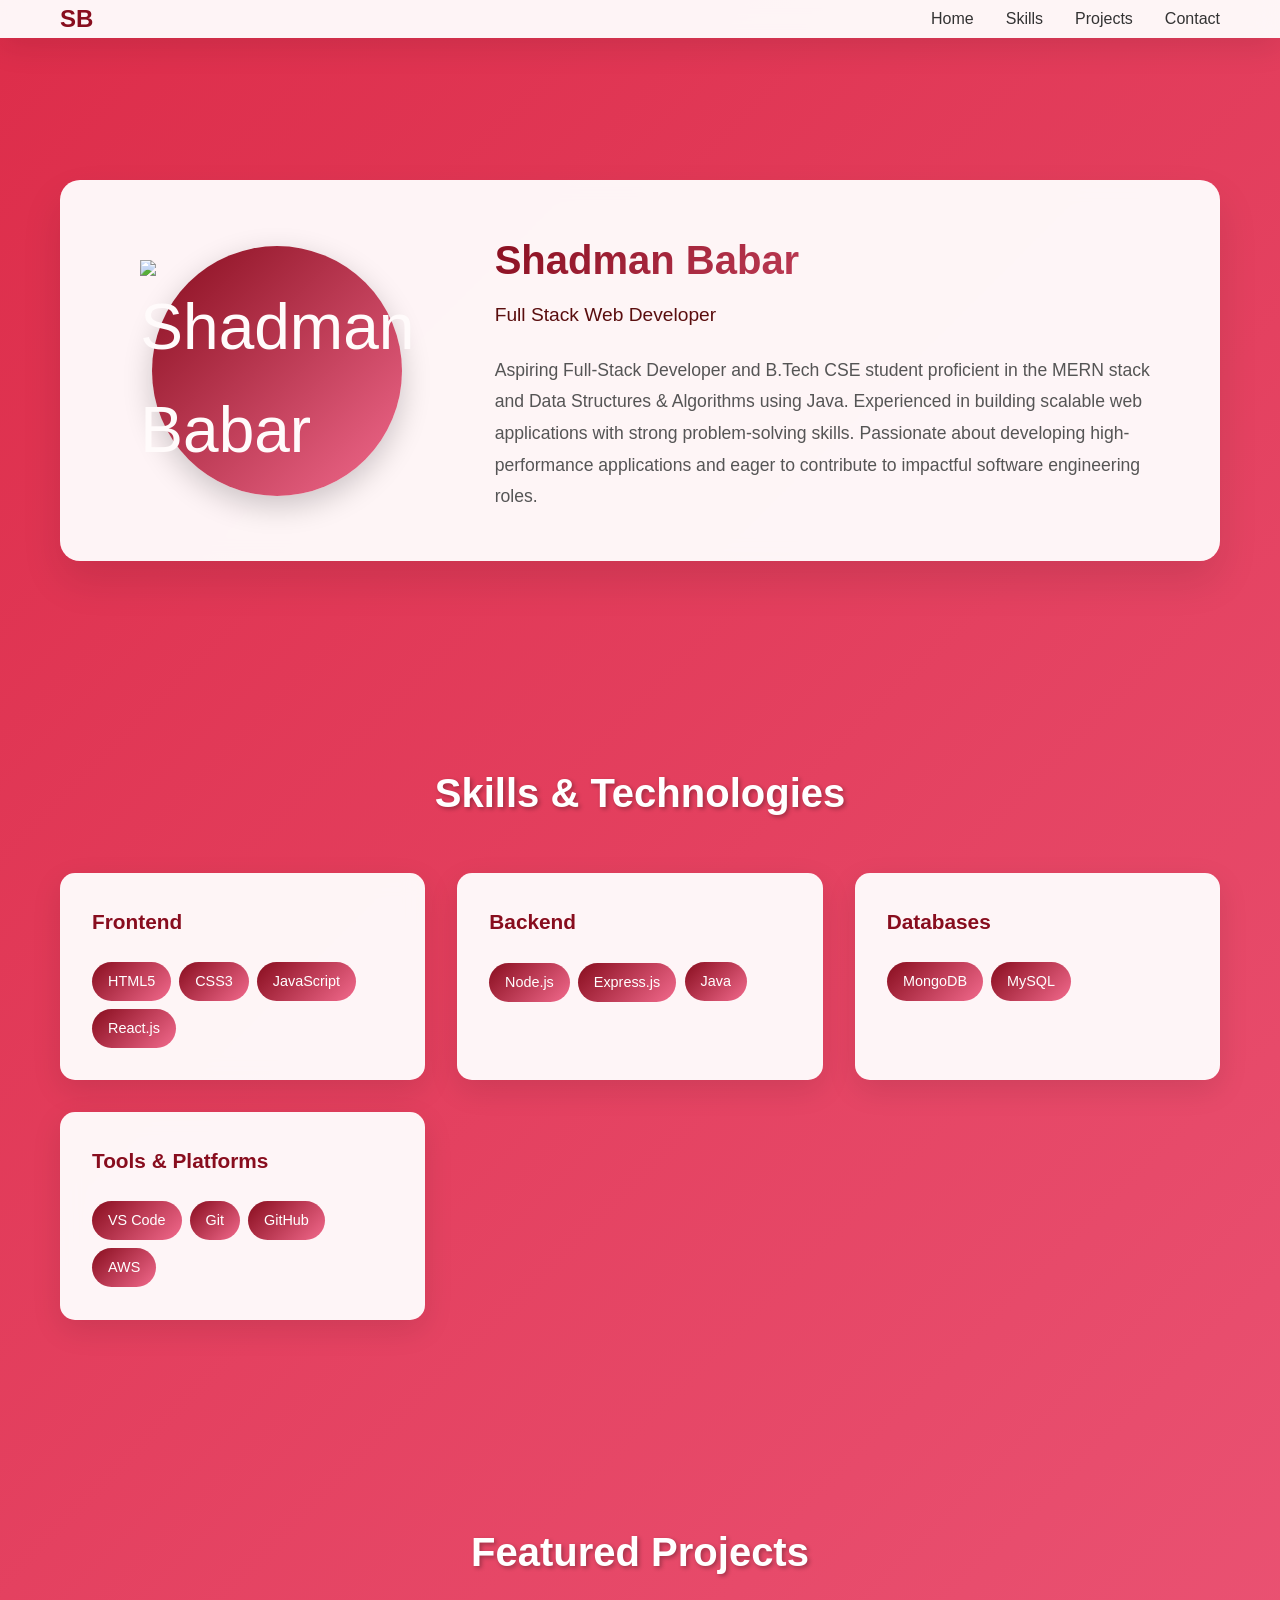
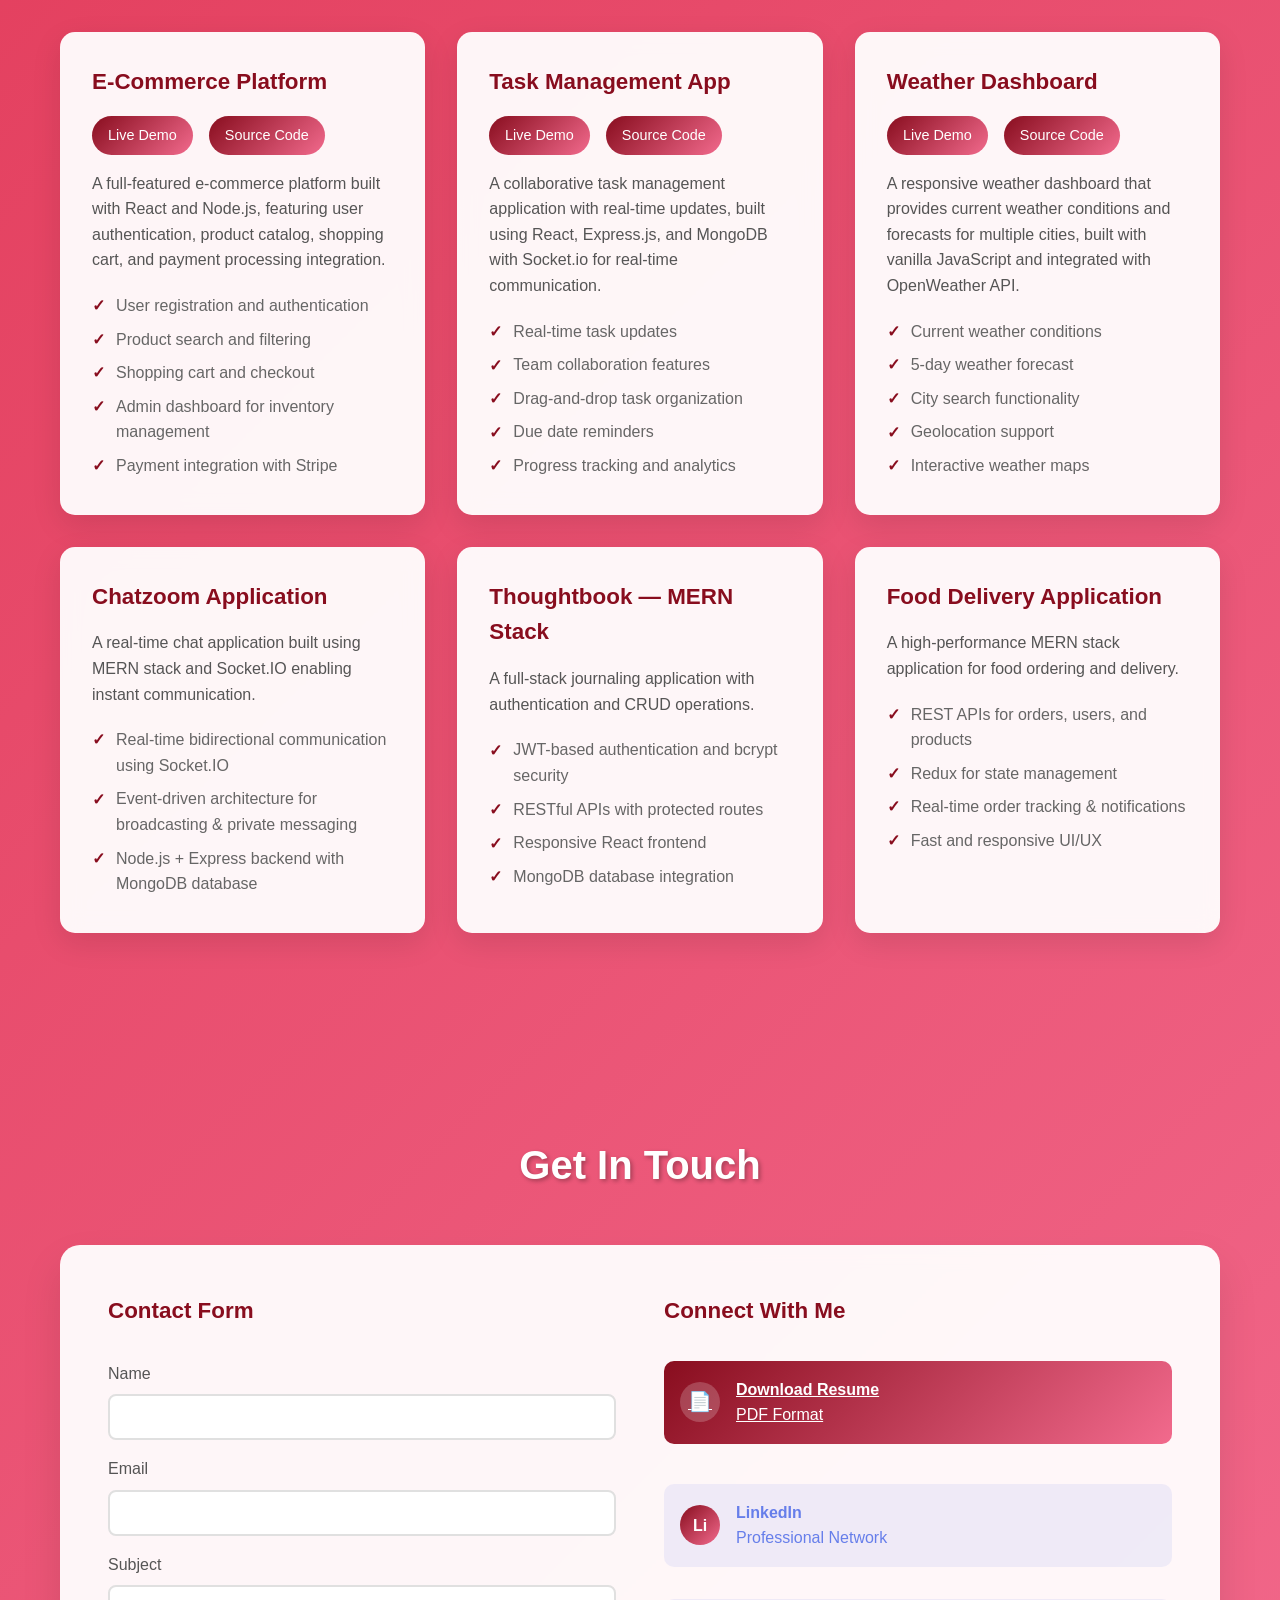
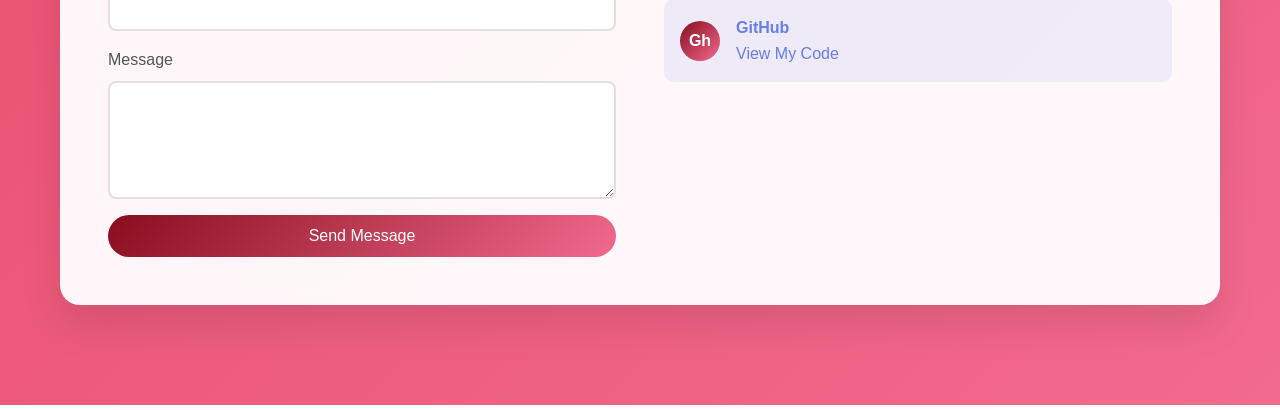
==== commit 45633dd3: "Refactor index.html for cleaner structure and updates Removed unnecessary whitespace and comments, u" ====
--- a/index.html
+++ b/index.html
@@ -5,11 +5,6 @@
     <meta name="viewport" content="width=device-width, initial-scale=1.0">
     <link rel="stylesheet" href="style.css">
     <title>Shadman Babar - Full Stack Developer</title>
-
-   
-
-
-   
 </head>
 
 <body>
@@ -30,17 +25,15 @@
         <div class="container">
             <div class="intro-content">
                 <div class="profile-photo">
-                    SB
+                    <img src="Photo.jpeg" alt="Shadman Babar">
                 </div>
                 <div class="intro-text">
                     <h1>Shadman Babar</h1>
                     <p class="title">Full Stack Web Developer</p>
                     <p class="bio">
-                        "<p class="bio">
-Aspiring Full-Stack Developer and B.Tech CSE student proficient in the MERN stack and Data Structures & Algorithms using Java. 
-Experienced in building scalable web applications with strong problem-solving skills. 
-Passionate about developing high-performance applications and eager to contribute to impactful software engineering roles.
-</p>"
+                        Aspiring Full-Stack Developer and B.Tech CSE student proficient in the MERN stack and Data Structures & Algorithms using Java.
+                        Experienced in building scalable web applications with strong problem-solving skills.
+                        Passionate about developing high-performance applications and eager to contribute to impactful software engineering roles.
                     </p>
                 </div>
             </div>
@@ -101,7 +94,7 @@
                         <a href="#" class="project-link">Source Code</a>
                     </div>
                     <p class="project-description">
-                        A full-featured e-commerce platform built with React and Node.js, featuring user authentication, 
+                        A full-featured e-commerce platform built with React and Node.js, featuring user authentication,
                         product catalog, shopping cart, and payment processing integration.
                     </p>
                     <ul class="features-list">
@@ -120,7 +113,7 @@
                         <a href="#" class="project-link">Source Code</a>
                     </div>
                     <p class="project-description">
-                        A collaborative task management application with real-time updates, built using React, Express.js, 
+                        A collaborative task management application with real-time updates, built using React, Express.js,
                         and MongoDB with Socket.io for real-time communication.
                     </p>
                     <ul class="features-list">
@@ -139,7 +132,7 @@
                         <a href="#" class="project-link">Source Code</a>
                     </div>
                     <p class="project-description">
-                        A responsive weather dashboard that provides current weather conditions and forecasts for multiple 
+                        A responsive weather dashboard that provides current weather conditions and forecasts for multiple
                         cities, built with vanilla JavaScript and integrated with OpenWeather API.
                     </p>
                     <ul class="features-list">
@@ -175,8 +168,6 @@
                     </ul>
                 </div>
 
-
-
                 <div class="project-card">
                     <h3>Food Delivery Application</h3>
                     <p class="project-description">
@@ -189,8 +180,6 @@
                      <li>Fast and responsive UI/UX</li>
                     </ul>
                 </div>
-
-
             </div>
         </div>
     </section>
@@ -223,16 +212,16 @@
 
                 <div class="social-links">
                     <h3>Connect With Me</h3>
-                    
+
                     <!-- PDF Resume Download Button -->
-                    <button class="download-resume-btn" onclick="downloadResume()">
+                    <a href="resume.pdf" class="download-resume-btn" download="Shadman_Babar_Resume.pdf">
                         <div class="download-icon">📄</div>
                         <div>
                             <strong>Download Resume</strong>
                             <p>PDF Format</p>
                         </div>
-                    </button>
-                    
+                    </a>
+
                     <a href="https://www.linkedin.com/in/shadman-babar-484bb630b/" class="social-link">
                         <div class="social-icon">Li</div>
                         <div>
@@ -240,7 +229,7 @@
                             <p>Professional Network</p>
                         </div>
                     </a>
-                    <a href="https://github.com/johndeveloper" class="social-link">
+                    <a href="https://github.com/shadman1248" class="social-link">
                         <div class="social-icon">Gh</div>
                         <div>
                             <strong>GitHub</strong>
@@ -259,90 +248,6 @@
             alert('Thank you for your message! I\'ll get back to you soon.');
             this.reset();
         });
-
-        // Resume download function
-        function downloadResume() {
-            // Create a simple PDF-like content
-            const resumeContent = `
-SHADMAN BABAR (Full Stack Web Developer)
-
-#PROFESSIONAL SUMMARY
-Aspiring Full-Stack Developer and B.Tech CSE student proficient in the MERN stack and DSA with Java, with a track record of building scalable
-web applications. Adept at solving complex algorithmic challenges and eager to apply technical rigor to high-impact software engineering roles
-
-#CONTACT INFORMATION :
-Mob.no. - +916201559145
-Email: shadman.1248@gmail.com        
-LinkedIn: https://www.linkedin.com/in/shadman-babar-484bb630b/
-GitHub: https://github.com/shadman1248
-
-
-#INTERNSHIP/EXPERIENCE :
-1.Java Developer Inter | hackved pvt. limited, Delhi (JUL 2025 — AUG 2025)
-• Worked on core Java concepts including OOP, exception handling, file I/O, and modular programming.
-• Developed Java-based mini projects through structured hands-on training and assignments.
-• Improved debugging and problem-solving skills using test-driven development practices.
-2.Web Developer Intern | Database cloud Education Development, Bhopal (FEB 2024-MARCH 2024)
-• Developed small-scale web applications using HTML, CSS, and JavaScript
-• Implemented DOM manipulation, event handling, and asynchronous programming
-• Strengthened frontend debugging techniques and browser-based scripting skills.
-
-
-
-#PROJECTS :
-Project 1:Chatzoom Application|MERN stack, websocket.io (Jan 2026 - march 2026)
-• Built a real-time chat application enabling instant bidirectional communication using Socket.IO
-• Implemented event-driven architecture supporting broadcasting and private messaging.
-• Integrated Node.js and Express backend with MongoDB for persistent data storage.
-
-Project 2:Thoughtbook — MERN Stack (Sept 2025 - Nov 2025)
-• Built a full-stack journaling app with secure user authentication (JWT, bcrypt) and full CRUD functionality.
-• Built RESTful APIs and a responsive React frontend with protected routes.
-• Used MongoDB for structured data storage and ensured smooth client-server integration.
-
-Project 3: Food Delivery Application (Feb 2025 - April 2025)
-• Built a responsive MERN application with a focus on high-speed performance and intuitive UX.
-• Developed REST APIs in Node.js for efficient management of orders, users, and food catalogs.
-• Leveraged Redux for robust state management and seamless data flow across the application.
-• Implemented Real-Time Updates to provide live order tracking and instant user notifications.
-
-Project 4:Portfolio Website HTML5, CSS3, JavaScript (Aug 2024 - Oct 2024)
-• Built a fully responsive personal portfolio using semantic HTML5, modern CSS (Flexbox and Grid), and vanilla JavaScript
-• Focused on performance, accessibility (WCAG), and cross-device compatibility.
-• Added dynamic features like smooth scrolling and interactive UI elements
-
-#SKILLS :
-Core Programming : Data Structures Algorithms (Java), OOPs, REST APIs, Debugging
-Frontend: HTML5, CSS3, JavaScript (ES6+),React.js, Bootstrap, Tailwind CSS
-Backend: Node.js, Express.js, MongoDB, Mongoose
-Databases: MongoDB, MySQL
-Tools and Libraries: MongoDB Compass, Mongoose, Visual Studio Code, Git, GitHub, Postman (API testing),Docker,AWS 
-
-
-#EDUCATION
-    Bachelor of Engineering (Computer Science) :    (2023-26)
-    Truba Institute Of Engineering And Information Technology, Bhopal
-    CGPA: 8.13/10
-            `;
-
-            // Create a blob with the resume content
-            const blob = new Blob([resumeContent], { type: 'text/plain' });
-            const url = window.URL.createObjectURL(blob);
-            
-            // Create a temporary download link
-            const a = document.createElement('a');
-            a.href = url;
-            a.download = 'Shadman_Babar_Resume.txt';
-            document.body.appendChild(a);
-            a.click();
-            
-            // Clean up
-            window.URL.revokeObjectURL(url);
-            document.body.removeChild(a);
-            
-            // Show success message
-            alert('Resume downloaded successfully!');
-        }
 
         // Smooth scrolling for navigation links
         document.querySelectorAll('a[href^="#"]').forEach(anchor => {
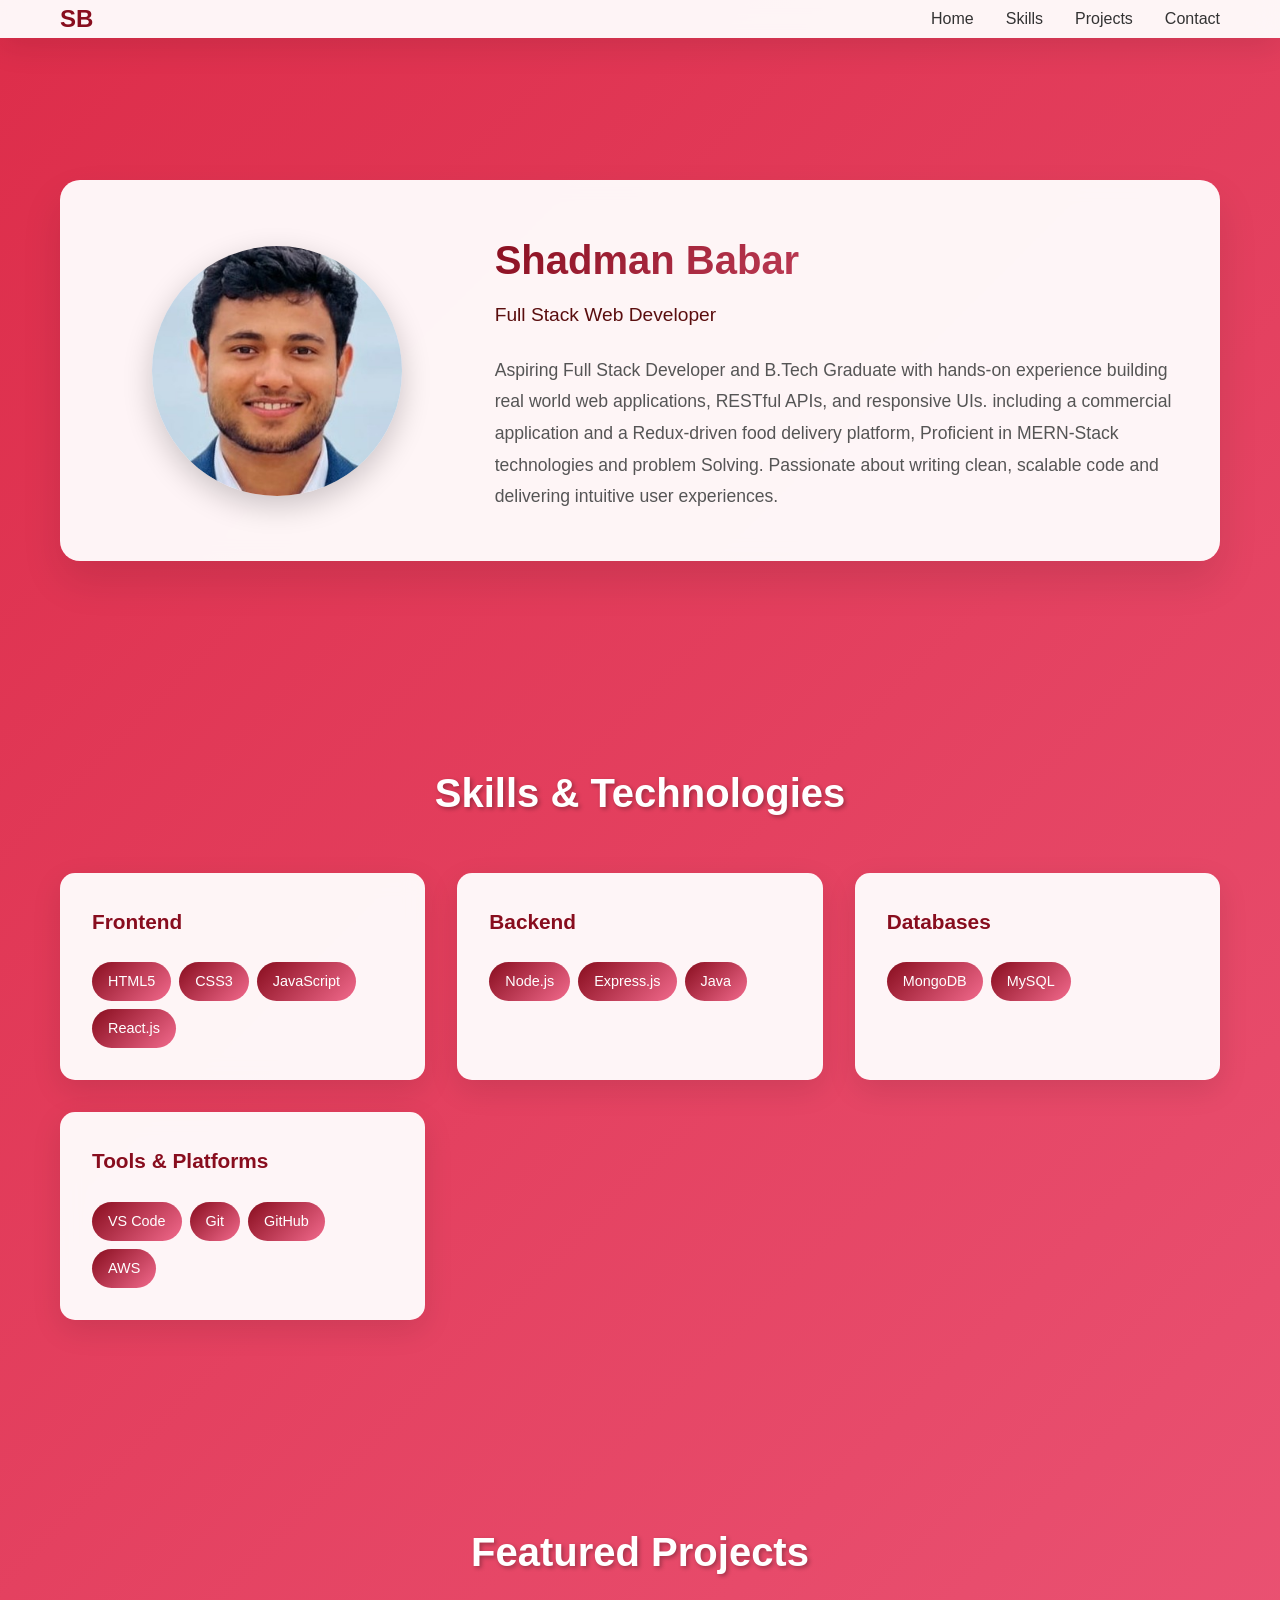
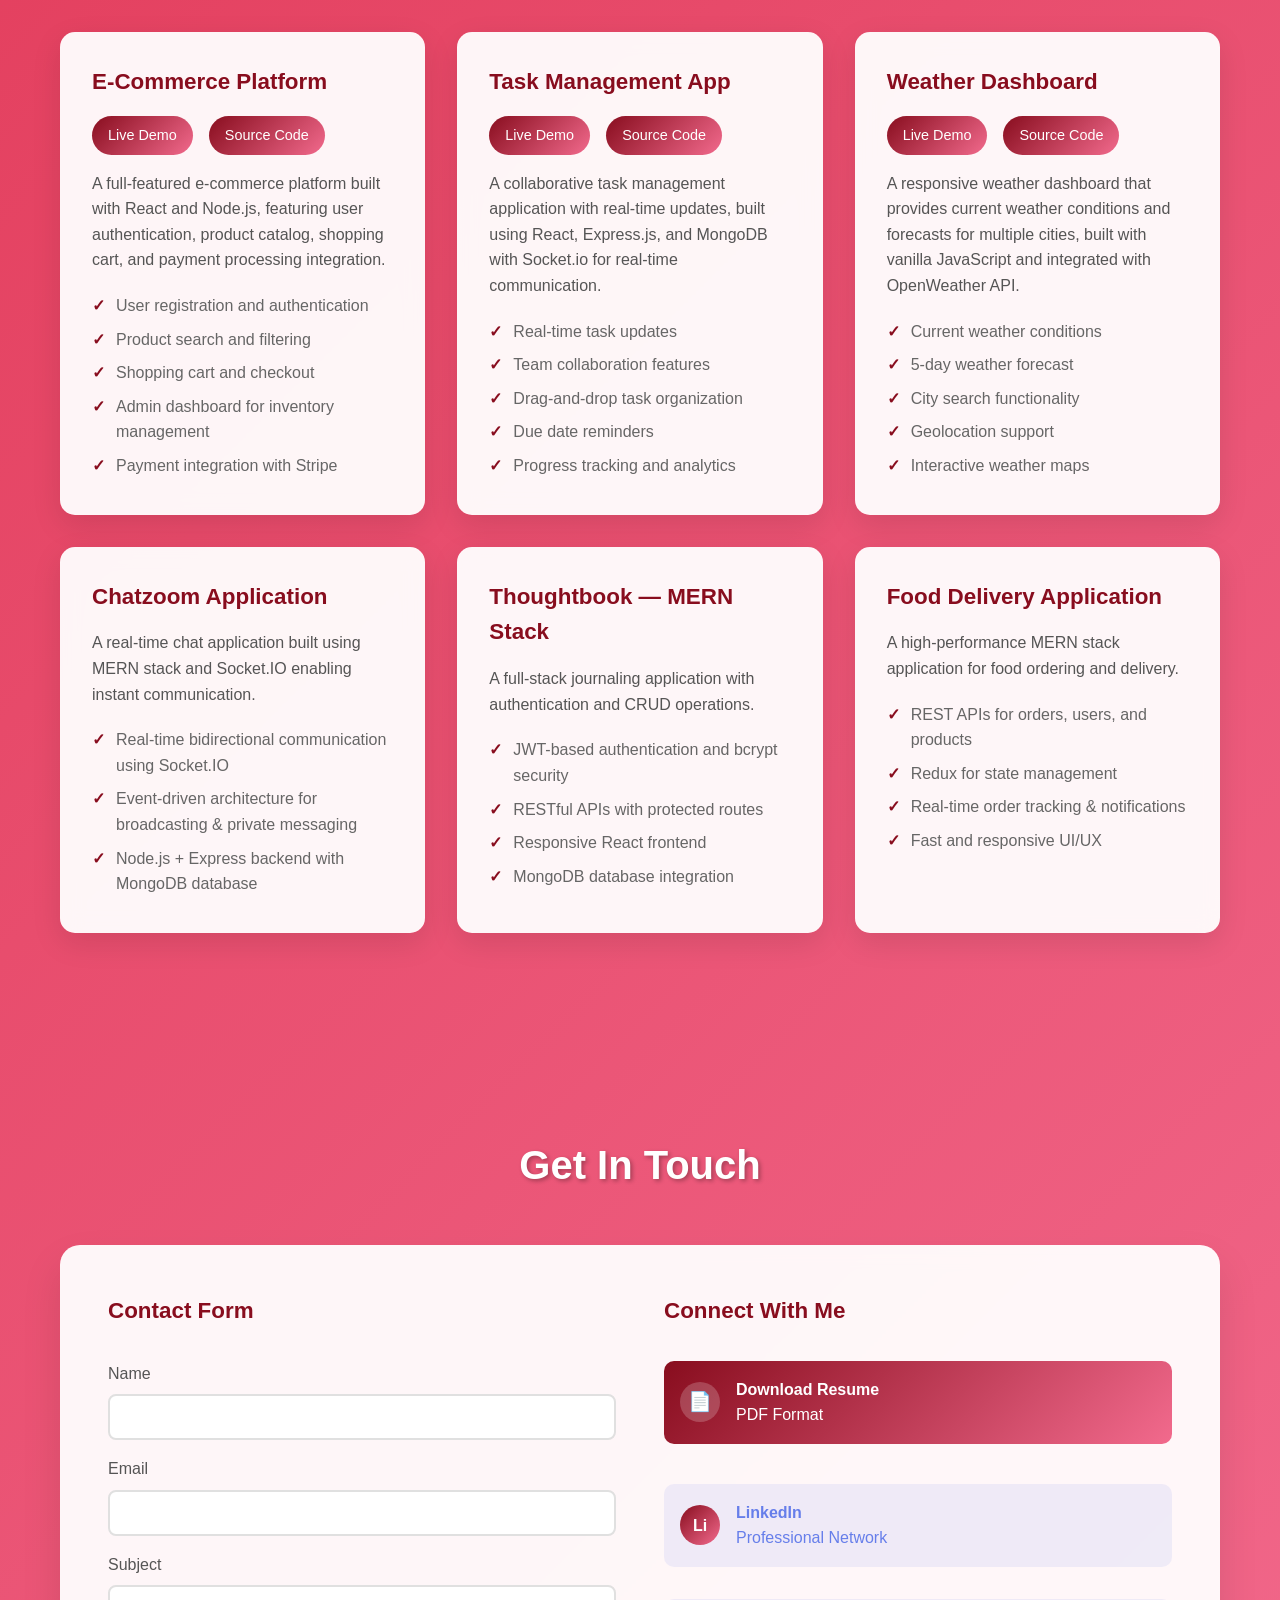
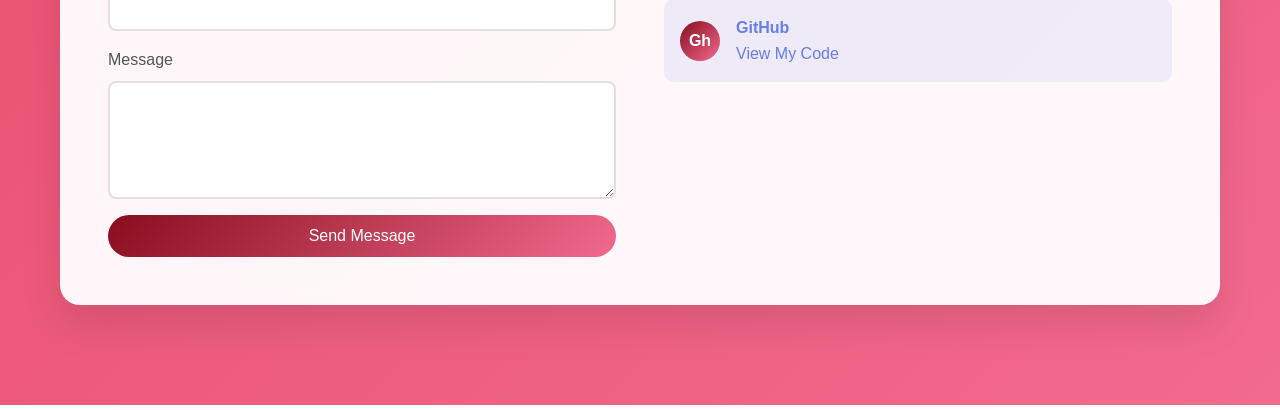
==== commit 40fedf14: "Revise bio for clarity and detail Updated bio to reflect hands-on experience and projects." ====
--- a/index.html
+++ b/index.html
@@ -31,9 +31,11 @@
                     <h1>Shadman Babar</h1>
                     <p class="title">Full Stack Web Developer</p>
                     <p class="bio">
-                        Aspiring Full-Stack Developer and B.Tech CSE student proficient in the MERN stack and Data Structures & Algorithms using Java.
-                        Experienced in building scalable web applications with strong problem-solving skills.
-                        Passionate about developing high-performance applications and eager to contribute to impactful software engineering roles.
+                        Aspiring Full Stack Developer and B.Tech Graduate with hands-on experience building real world web applications,
+                        RESTful APIs, and responsive UIs. including a commercial application and a Redux-driven food delivery platform,
+                        Proficient in MERN-Stack technologies and problem Solving. Passionate about writing clean, scalable code and delivering
+                        intuitive user experiences.
+
                     </p>
                 </div>
             </div>
--- a/style.css
+++ b/style.css
@@ -1,4 +1,4 @@
-         * {
+* {
             margin: 0;
             padding: 0;
             box-sizing: border-box;
@@ -112,14 +112,19 @@
             width: 250px;
             height: 250px;
             border-radius: 50%;
-            background: linear-gradient(135deg, #880D1E, #F26A8D);
+            overflow: hidden;
             display: flex;
             align-items: center;
             justify-content: center;
-            font-size: 4rem;
-            color: rgb(255, 251, 251);
             margin: 0 auto;
             box-shadow: 0 10px 30px rgba(0, 0, 0, 0.2);
+        }
+
+        .profile-photo img {
+            width: 100%;
+            height: 100%;
+            object-fit: cover;
+            display: block;
         }
 
         .intro-text h1 {
@@ -361,6 +366,7 @@
             cursor: pointer;
             width: 100%;
             text-align: left;
+            text-decoration: none;
             transition: opacity 0.3s ease, transform 0.3s ease;
             margin-bottom: 0.5rem;
         }
@@ -421,4 +427,3 @@
         html {
             scroll-behavior: smooth;
         }
-    
